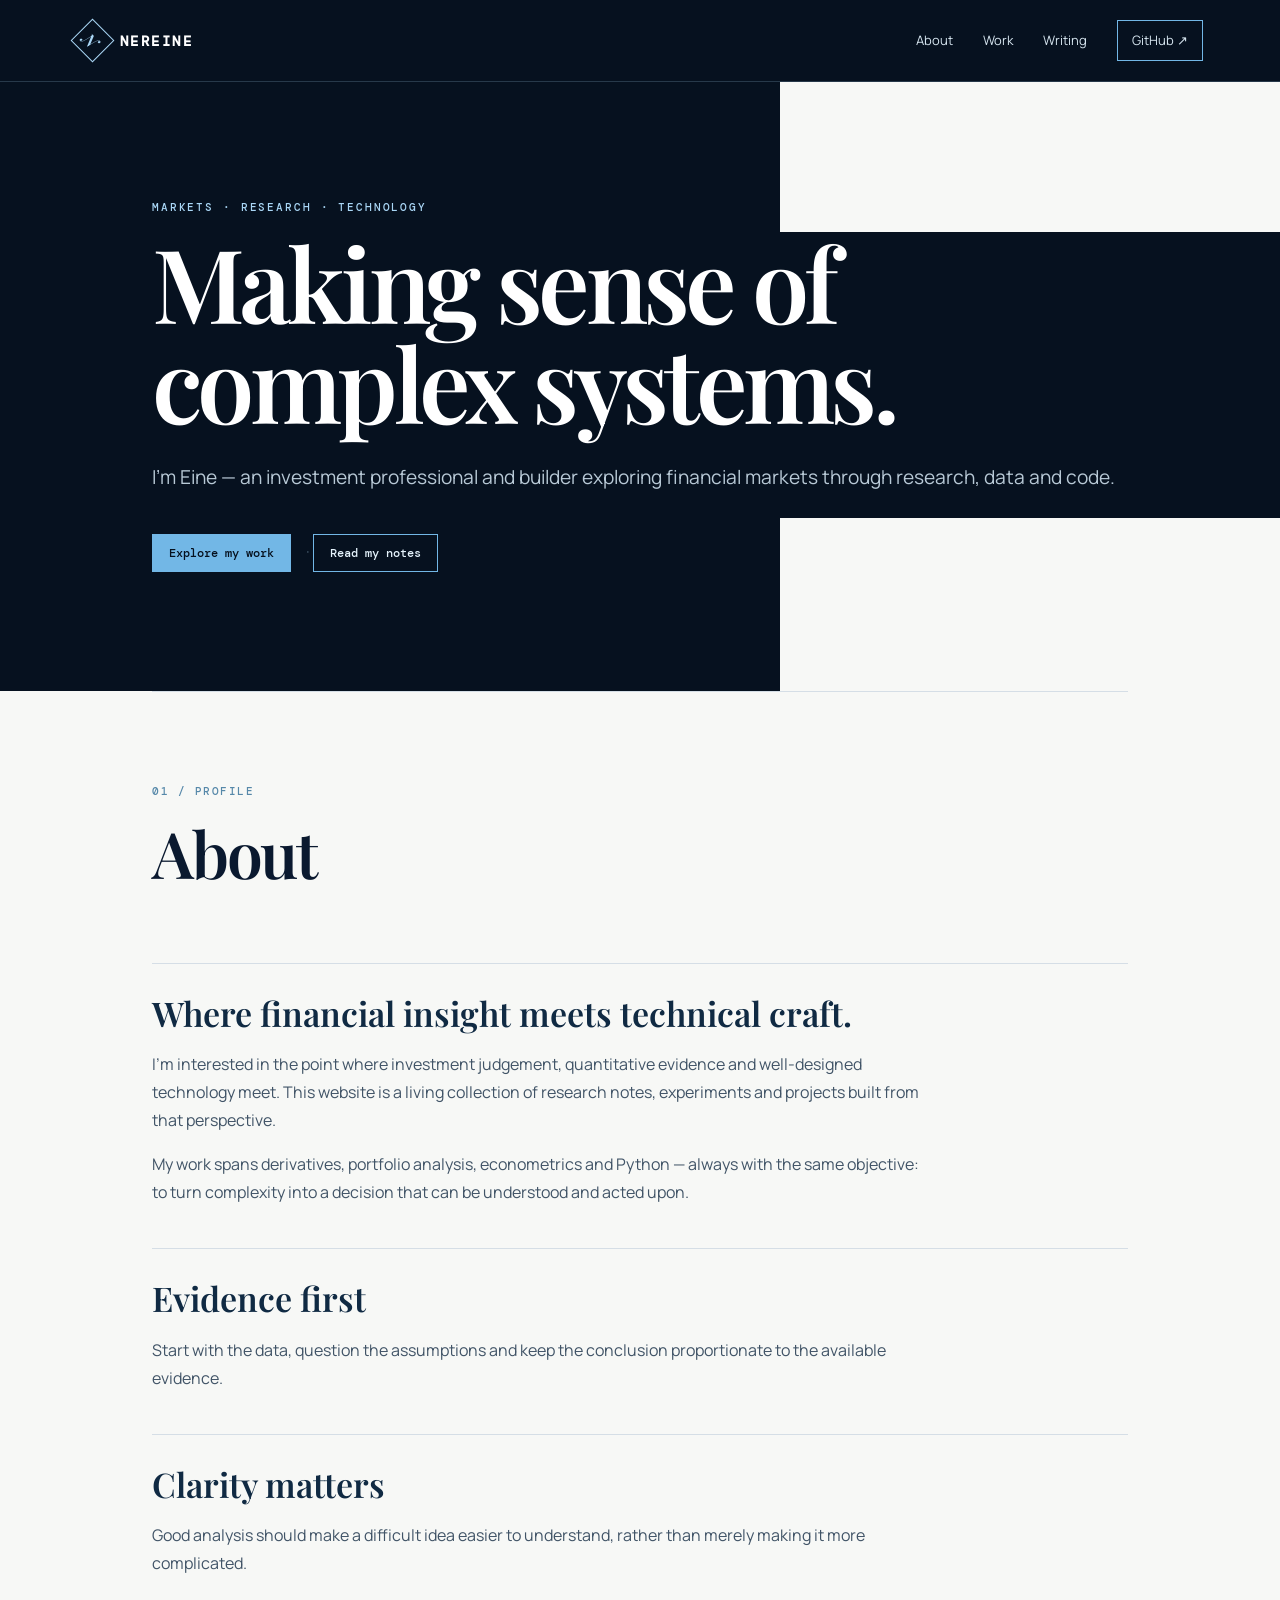
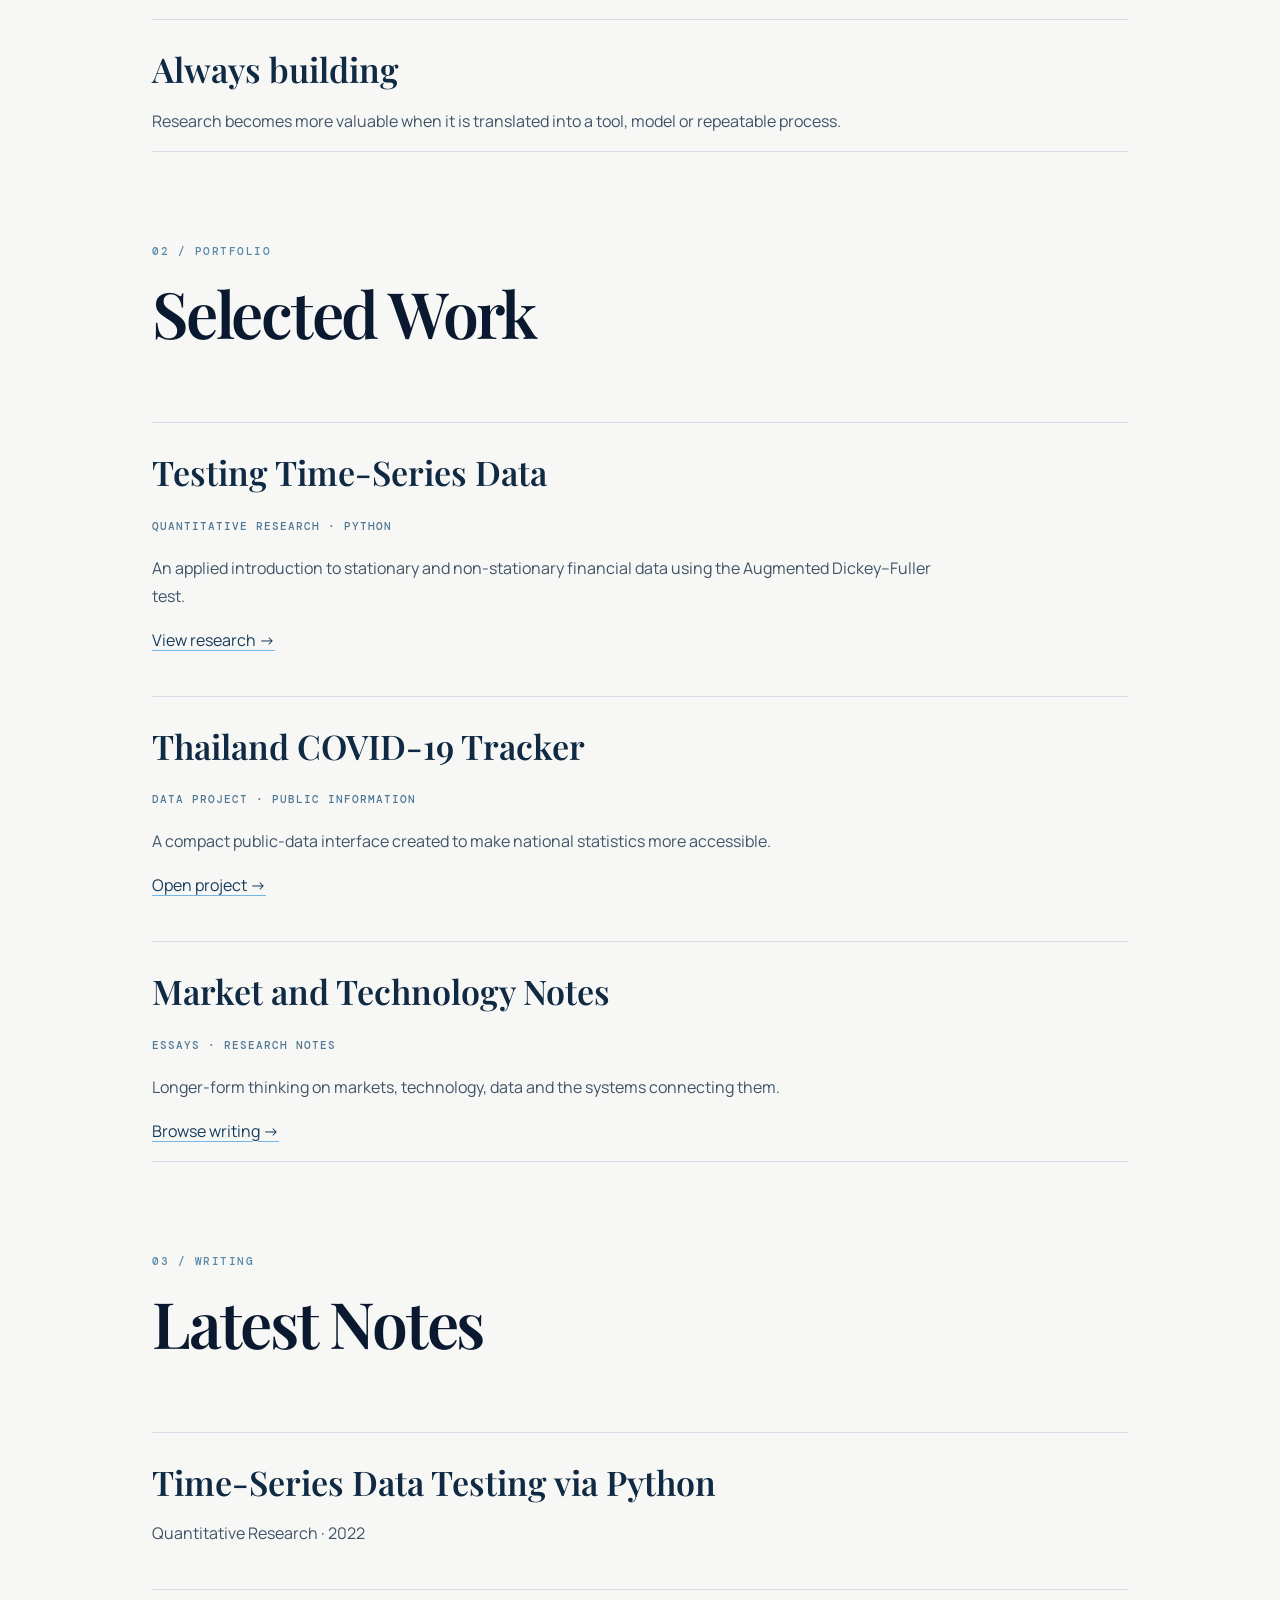
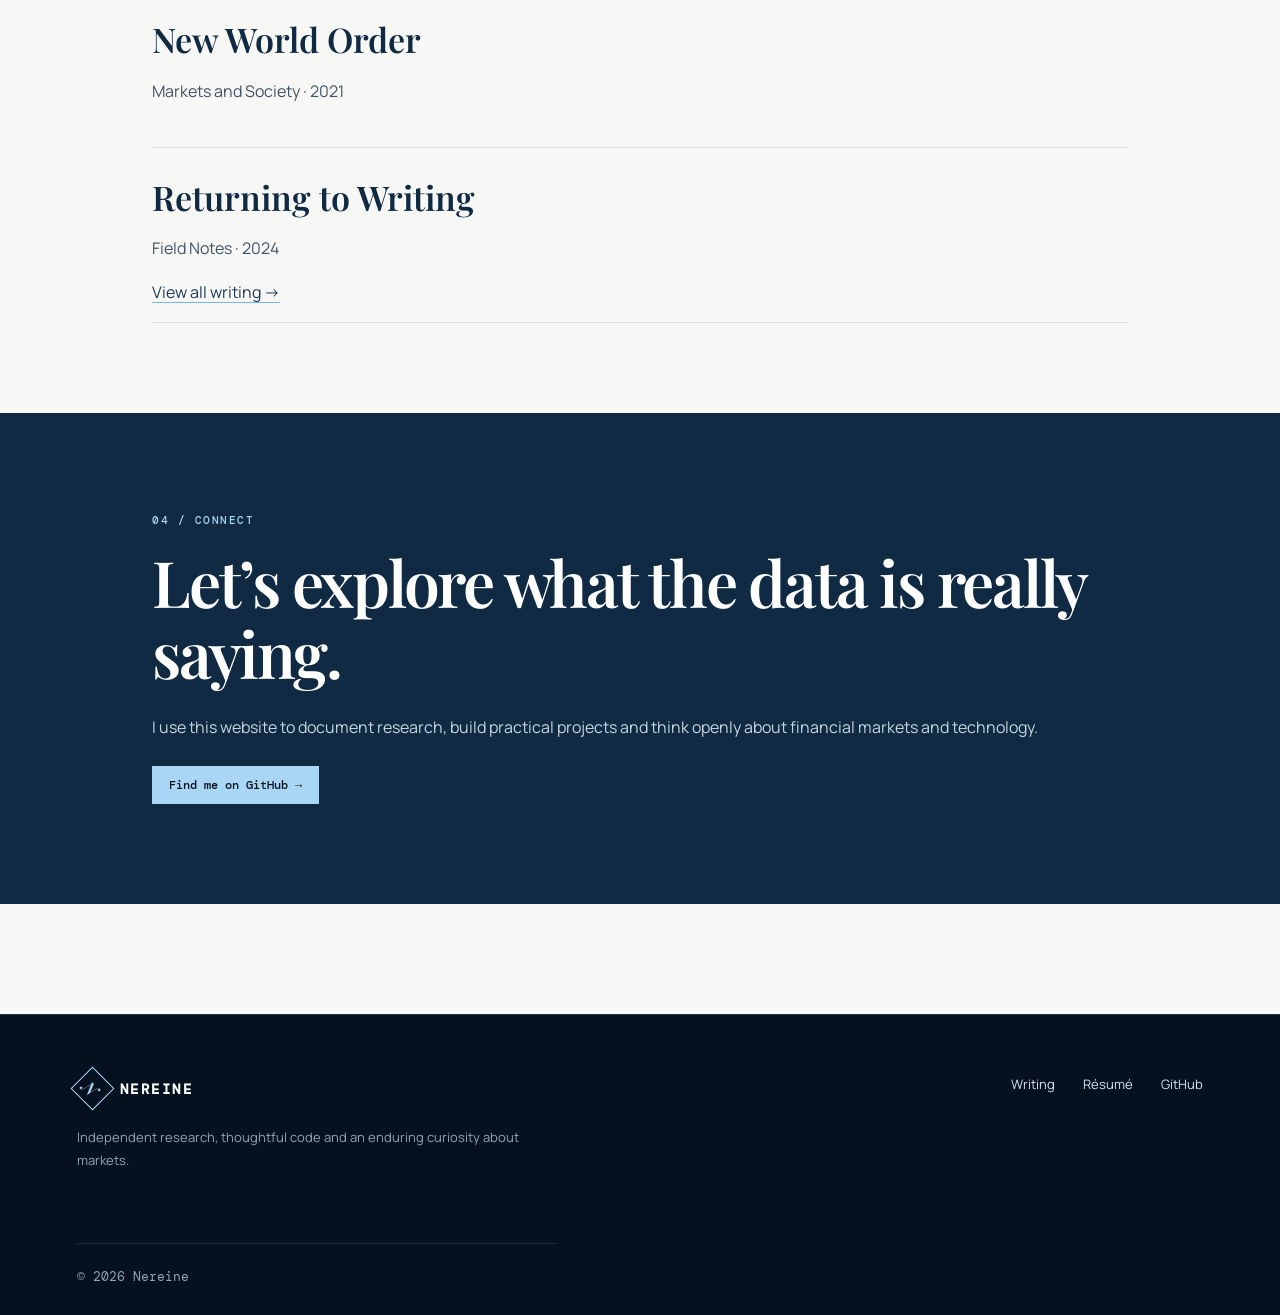
==== index.html @ a94d23e8 "deploy: 0a68c8efd73e1521c85fd0a88f0c72b3c249735a" ====
<!DOCTYPE html><html lang=en> <head><meta charset=UTF-8><meta name=viewport content="width=device-width, initial-scale=1.0"><meta name=description content="Nereine — independent notes and projects at the intersection of markets, quantitative research and technology."><meta name=author content=@nereine><meta name=theme-color content=#06111f><link rel=preconnect href=https://fonts.googleapis.com><link rel=preconnect href=https://fonts.gstatic.com crossorigin><link href="https://fonts.googleapis.com/css2?family=DM+Mono:wght@400;500&family=Manrope:wght@400;500;600;700&family=Playfair+Display:ital,wght@0,600;1,600&display=swap" rel=stylesheet><link rel=stylesheet href=/style.css><title>Nereine — Markets, Research & Technology</title></head> <body> <header class=site-header> <a class=wordmark href=/ aria-label="Nereine home"> <span class=wordmark-mark>N</span> <span>NEREINE</span> </a> <button class=menu-button type=button aria-expanded=false aria-controls=site-nav>Menu</button> <nav id=site-nav class=site-nav aria-label="Primary navigation"> <a href=/#about>About</a> <a href=/#work>Work</a> <a href=/blog/ >Writing</a> <a class=nav-cta href=https://github.com/nereine>GitHub <span aria-hidden=true>↗</span></a> </nav> </header> <main> <p>Markets · Research · Technology</p> <h1 id=making-sense-of-complex-systems.>Making sense of complex systems.</h1> <p>I’m Eine — an investment professional and builder exploring financial markets through research, data and code.</p> <p><a href=#selected-work>Explore my work</a> · <a href=/blog/ >Read my notes</a></p> <hr> <h2 id=about>About</h2> <h3 id=where-financial-insight-meets-technical-craft.>Where financial insight meets technical craft.</h3> <p>I’m interested in the point where investment judgement, quantitative evidence and well-designed technology meet. This website is a living collection of research notes, experiments and projects built from that perspective.</p> <p>My work spans derivatives, portfolio analysis, econometrics and Python — always with the same objective: to turn complexity into a decision that can be understood and acted upon.</p> <h3 id=evidence-first>Evidence first</h3> <p>Start with the data, question the assumptions and keep the conclusion proportionate to the available evidence.</p> <h3 id=clarity-matters>Clarity matters</h3> <p>Good analysis should make a difficult idea easier to understand, rather than merely making it more complicated.</p> <h3 id=always-building>Always building</h3> <p>Research becomes more valuable when it is translated into a tool, model or repeatable process.</p> <hr> <h2 id=selected-work>Selected Work</h2> <h3 id=testing-time-series-data><a href=/blog/2022/adf/ >Testing Time-Series Data</a></h3> <p><strong>Quantitative Research · Python</strong></p> <p>An applied introduction to stationary and non-stationary financial data using the Augmented Dickey–Fuller test.</p> <p><a href=/blog/2022/adf/ >View research →</a></p> <h3 id=thailand-covid-19-tracker><a href=/covid-19/ >Thailand COVID-19 Tracker</a></h3> <p><strong>Data Project · Public Information</strong></p> <p>A compact public-data interface created to make national statistics more accessible.</p> <p><a href=/covid-19/ >Open project →</a></p> <h3 id=market-and-technology-notes><a href=/blog/ >Market and Technology Notes</a></h3> <p><strong>Essays · Research Notes</strong></p> <p>Longer-form thinking on markets, technology, data and the systems connecting them.</p> <p><a href=/blog/ >Browse writing →</a></p> <hr> <h2 id=latest-notes>Latest Notes</h2> <h3 id=time-series-data-testing-via-python><a href=/blog/2022/adf/ >Time-Series Data Testing via Python</a></h3> <p>Quantitative Research · 2022</p> <h3 id=new-world-order><a href=/blog/2021/nwo/ >New World Order</a></h3> <p>Markets and Society · 2021</p> <h3 id=returning-to-writing><a href=/blog/2024/ >Returning to Writing</a></h3> <p>Field Notes · 2024</p> <p><a href=/blog/ >View all writing →</a></p> <hr> <h2 id=lets-explore-what-the-data-is-really-saying.>Let’s explore what the data is really saying.</h2> <p>I use this website to document research, build practical projects and think openly about financial markets and technology.</p> <p><a href=https://github.com/nereine>Find me on GitHub →</a></p> </main> <footer class=site-footer> <div> <a href=/ class="wordmark footer-wordmark"><span class=wordmark-mark>N</span><span>NEREINE</span></a> <p>Independent research, thoughtful code and an enduring curiosity about markets.</p> </div> <div class=footer-links> <a href=/blog/ >Writing</a> <a href=/resume/ >Résumé</a> <a href=https://github.com/nereine>GitHub</a> </div> <p class=copyright>© <span id=year>2026</span> Nereine</p> </footer> <script src=/script.js defer></script> </body> </html>
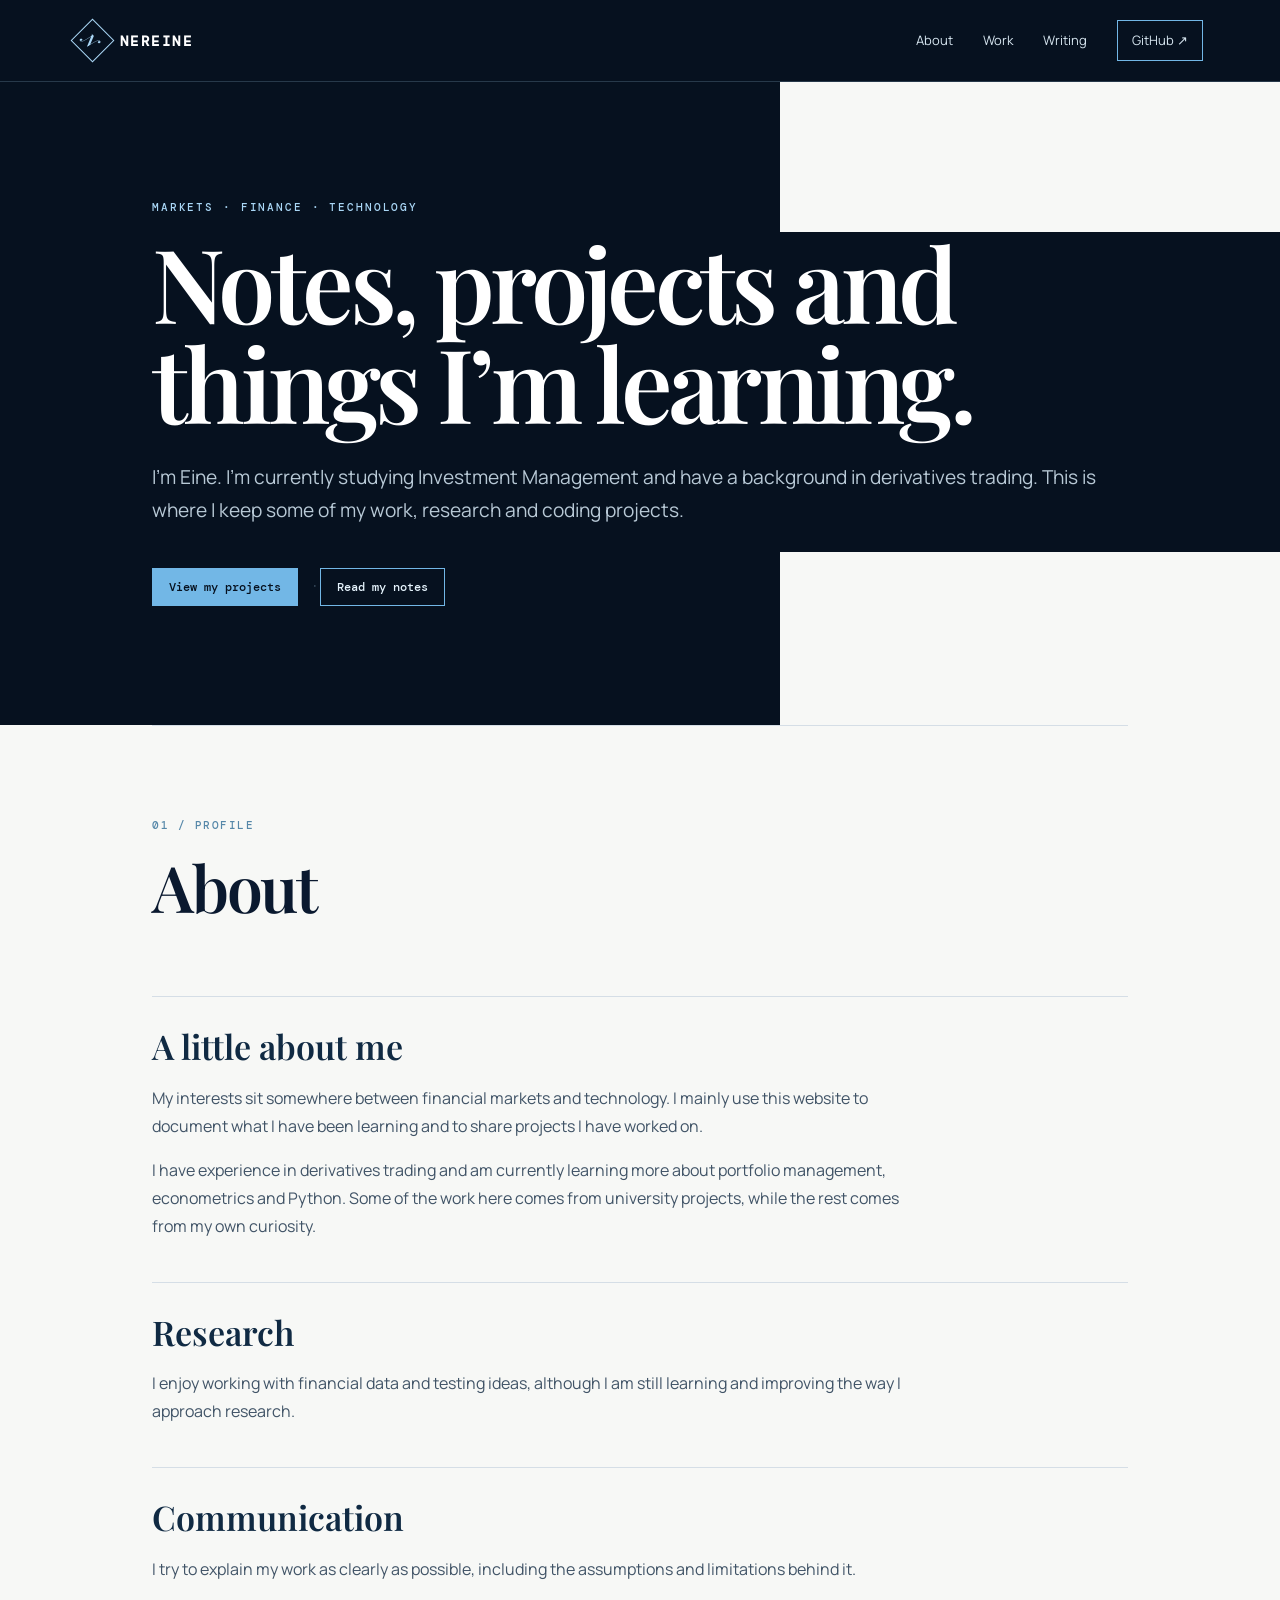
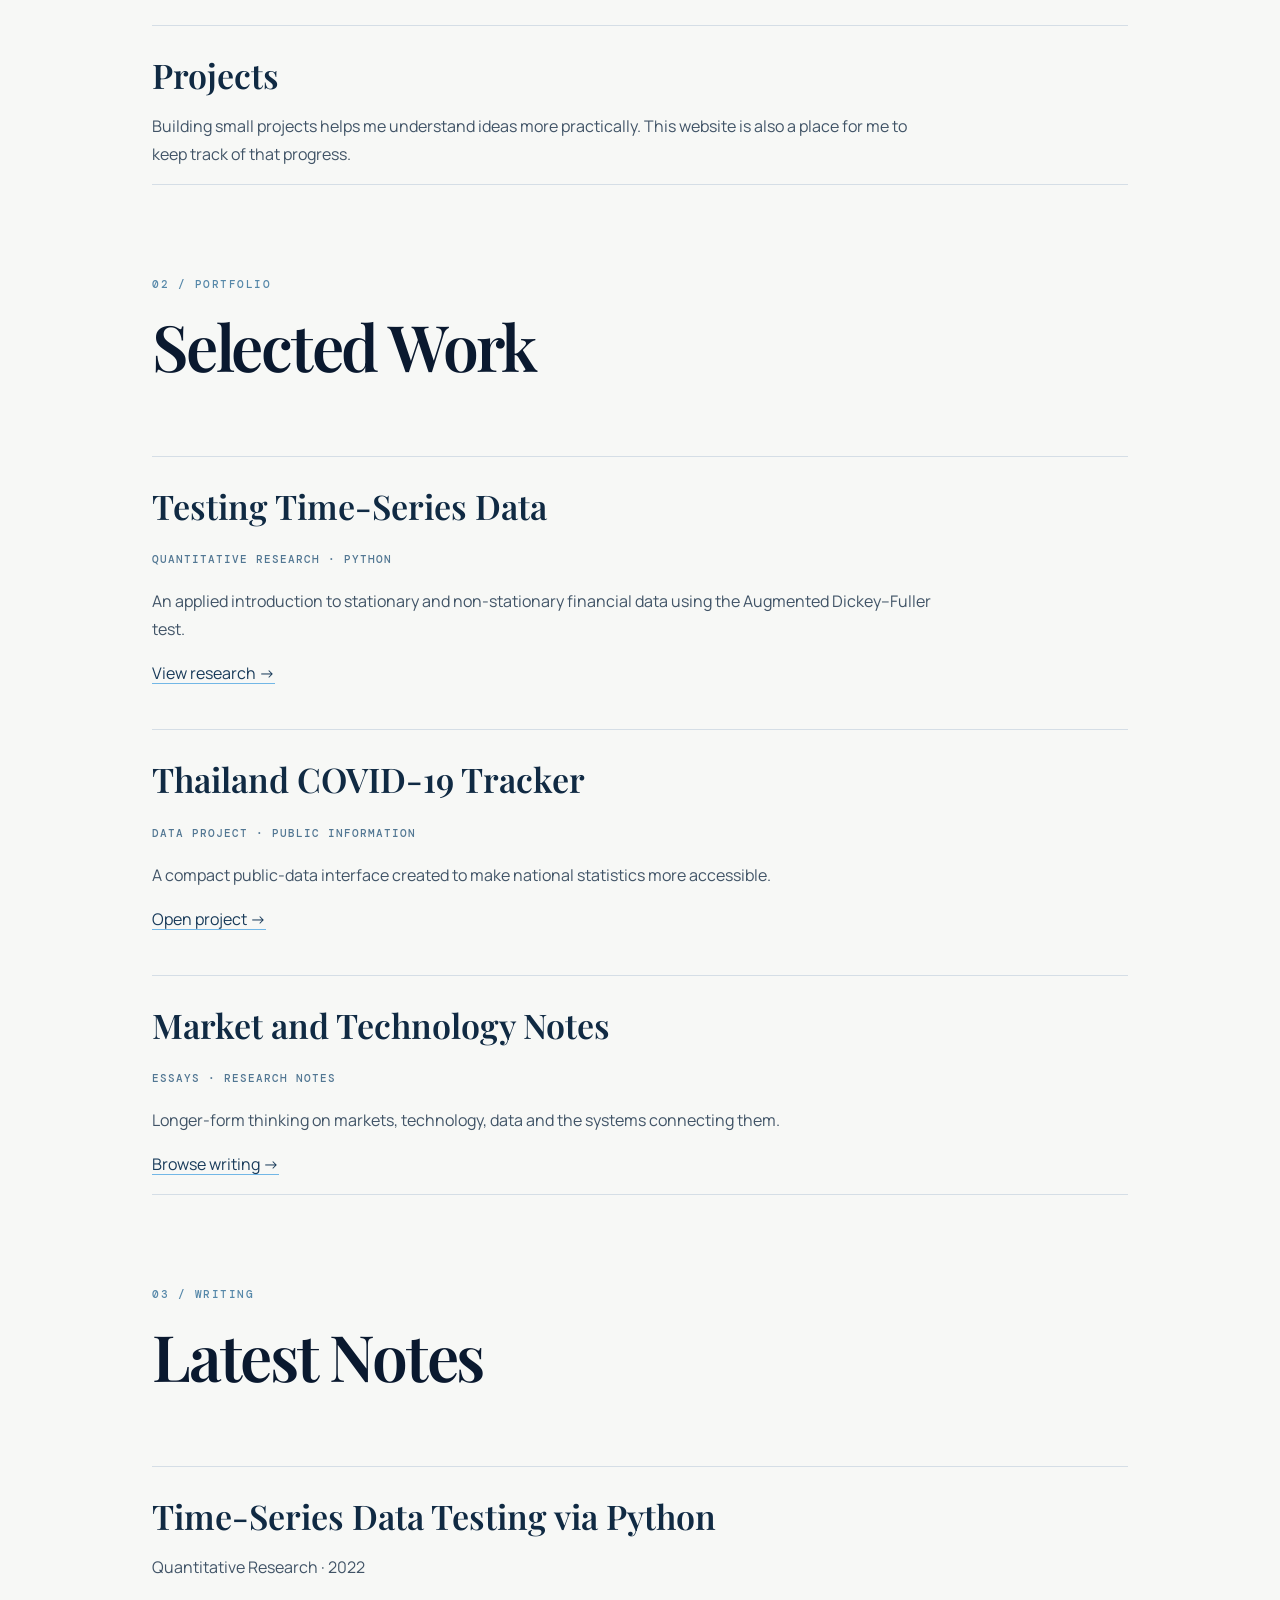
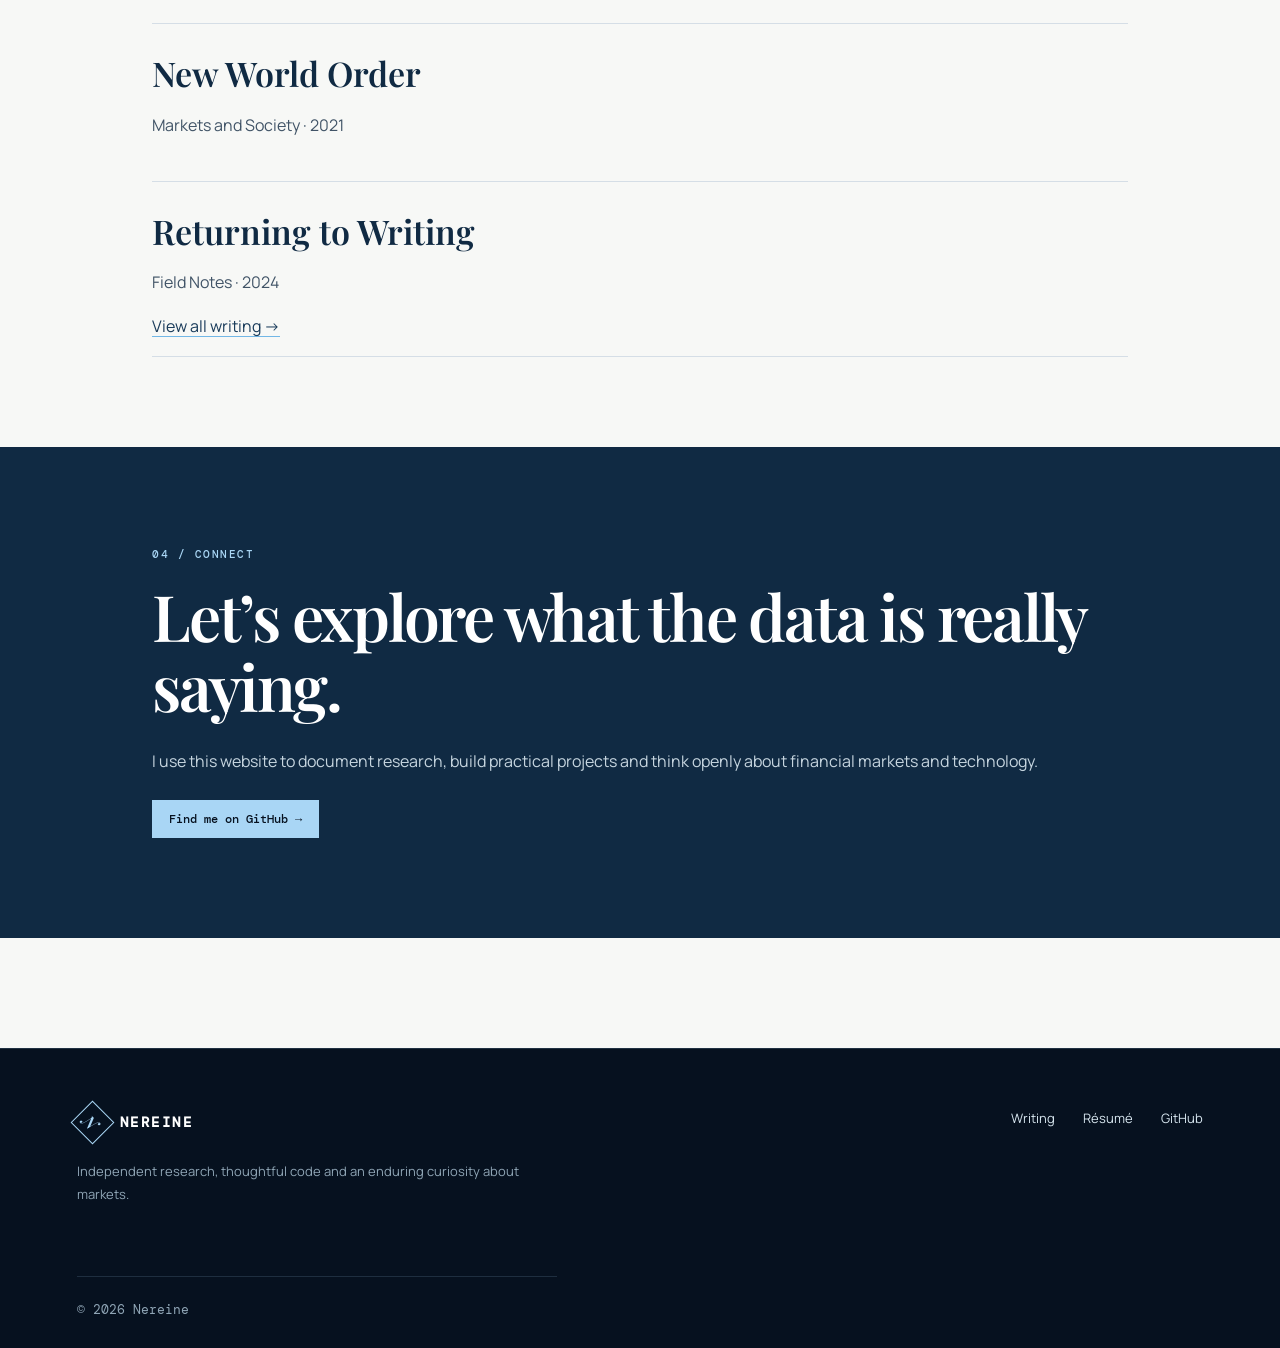
==== commit 133bd511: "deploy: b5363dc8037c31d065ded1d0b30e46a9eb0f313d" ====
--- a/index.html
+++ b/index.html
@@ -1 +1 @@
-<!DOCTYPE html><html lang=en> <head><meta charset=UTF-8><meta name=viewport content="width=device-width, initial-scale=1.0"><meta name=description content="Nereine — independent notes and projects at the intersection of markets, quantitative research and technology."><meta name=author content=@nereine><meta name=theme-color content=#06111f><link rel=preconnect href=https://fonts.googleapis.com><link rel=preconnect href=https://fonts.gstatic.com crossorigin><link href="https://fonts.googleapis.com/css2?family=DM+Mono:wght@400;500&family=Manrope:wght@400;500;600;700&family=Playfair+Display:ital,wght@0,600;1,600&display=swap" rel=stylesheet><link rel=stylesheet href=/style.css><title>Nereine — Markets, Research & Technology</title></head> <body> <header class=site-header> <a class=wordmark href=/ aria-label="Nereine home"> <span class=wordmark-mark>N</span> <span>NEREINE</span> </a> <button class=menu-button type=button aria-expanded=false aria-controls=site-nav>Menu</button> <nav id=site-nav class=site-nav aria-label="Primary navigation"> <a href=/#about>About</a> <a href=/#work>Work</a> <a href=/blog/ >Writing</a> <a class=nav-cta href=https://github.com/nereine>GitHub <span aria-hidden=true>↗</span></a> </nav> </header> <main> <p>Markets · Research · Technology</p> <h1 id=making-sense-of-complex-systems.>Making sense of complex systems.</h1> <p>I’m Eine — an investment professional and builder exploring financial markets through research, data and code.</p> <p><a href=#selected-work>Explore my work</a> · <a href=/blog/ >Read my notes</a></p> <hr> <h2 id=about>About</h2> <h3 id=where-financial-insight-meets-technical-craft.>Where financial insight meets technical craft.</h3> <p>I’m interested in the point where investment judgement, quantitative evidence and well-designed technology meet. This website is a living collection of research notes, experiments and projects built from that perspective.</p> <p>My work spans derivatives, portfolio analysis, econometrics and Python — always with the same objective: to turn complexity into a decision that can be understood and acted upon.</p> <h3 id=evidence-first>Evidence first</h3> <p>Start with the data, question the assumptions and keep the conclusion proportionate to the available evidence.</p> <h3 id=clarity-matters>Clarity matters</h3> <p>Good analysis should make a difficult idea easier to understand, rather than merely making it more complicated.</p> <h3 id=always-building>Always building</h3> <p>Research becomes more valuable when it is translated into a tool, model or repeatable process.</p> <hr> <h2 id=selected-work>Selected Work</h2> <h3 id=testing-time-series-data><a href=/blog/2022/adf/ >Testing Time-Series Data</a></h3> <p><strong>Quantitative Research · Python</strong></p> <p>An applied introduction to stationary and non-stationary financial data using the Augmented Dickey–Fuller test.</p> <p><a href=/blog/2022/adf/ >View research →</a></p> <h3 id=thailand-covid-19-tracker><a href=/covid-19/ >Thailand COVID-19 Tracker</a></h3> <p><strong>Data Project · Public Information</strong></p> <p>A compact public-data interface created to make national statistics more accessible.</p> <p><a href=/covid-19/ >Open project →</a></p> <h3 id=market-and-technology-notes><a href=/blog/ >Market and Technology Notes</a></h3> <p><strong>Essays · Research Notes</strong></p> <p>Longer-form thinking on markets, technology, data and the systems connecting them.</p> <p><a href=/blog/ >Browse writing →</a></p> <hr> <h2 id=latest-notes>Latest Notes</h2> <h3 id=time-series-data-testing-via-python><a href=/blog/2022/adf/ >Time-Series Data Testing via Python</a></h3> <p>Quantitative Research · 2022</p> <h3 id=new-world-order><a href=/blog/2021/nwo/ >New World Order</a></h3> <p>Markets and Society · 2021</p> <h3 id=returning-to-writing><a href=/blog/2024/ >Returning to Writing</a></h3> <p>Field Notes · 2024</p> <p><a href=/blog/ >View all writing →</a></p> <hr> <h2 id=lets-explore-what-the-data-is-really-saying.>Let’s explore what the data is really saying.</h2> <p>I use this website to document research, build practical projects and think openly about financial markets and technology.</p> <p><a href=https://github.com/nereine>Find me on GitHub →</a></p> </main> <footer class=site-footer> <div> <a href=/ class="wordmark footer-wordmark"><span class=wordmark-mark>N</span><span>NEREINE</span></a> <p>Independent research, thoughtful code and an enduring curiosity about markets.</p> </div> <div class=footer-links> <a href=/blog/ >Writing</a> <a href=/resume/ >Résumé</a> <a href=https://github.com/nereine>GitHub</a> </div> <p class=copyright>© <span id=year>2026</span> Nereine</p> </footer> <script src=/script.js defer></script> </body> </html> +<!DOCTYPE html><html lang=en> <head><meta charset=UTF-8><meta name=viewport content="width=device-width, initial-scale=1.0"><meta name=description content="Nereine — independent notes and projects at the intersection of markets, quantitative research and technology."><meta name=author content=@nereine><meta name=theme-color content=#06111f><link rel=preconnect href=https://fonts.googleapis.com><link rel=preconnect href=https://fonts.gstatic.com crossorigin><link href="https://fonts.googleapis.com/css2?family=DM+Mono:wght@400;500&family=Manrope:wght@400;500;600;700&family=Playfair+Display:ital,wght@0,600;1,600&display=swap" rel=stylesheet><link rel=stylesheet href=/style.css><title>Nereine — Markets, Research & Technology</title></head> <body> <header class=site-header> <a class=wordmark href=/ aria-label="Nereine home"> <span class=wordmark-mark>N</span> <span>NEREINE</span> </a> <button class=menu-button type=button aria-expanded=false aria-controls=site-nav>Menu</button> <nav id=site-nav class=site-nav aria-label="Primary navigation"> <a href=/#about>About</a> <a href=/#work>Work</a> <a href=/blog/ >Writing</a> <a class=nav-cta href=https://github.com/nereine>GitHub <span aria-hidden=true>↗</span></a> </nav> </header> <main> <p>Markets · Finance · Technology</p> <h1 id=notes-projects-and-things-im-learning.>Notes, projects and things I’m learning.</h1> <p>I’m Eine. I’m currently studying Investment Management and have a background in derivatives trading. This is where I keep some of my work, research and coding projects.</p> <p><a href=#selected-work>View my projects</a> · <a href=/blog/ >Read my notes</a></p> <hr> <h2 id=about>About</h2> <h3 id=a-little-about-me>A little about me</h3> <p>My interests sit somewhere between financial markets and technology. I mainly use this website to document what I have been learning and to share projects I have worked on.</p> <p>I have experience in derivatives trading and am currently learning more about portfolio management, econometrics and Python. Some of the work here comes from university projects, while the rest comes from my own curiosity.</p> <h3 id=research>Research</h3> <p>I enjoy working with financial data and testing ideas, although I am still learning and improving the way I approach research.</p> <h3 id=communication>Communication</h3> <p>I try to explain my work as clearly as possible, including the assumptions and limitations behind it.</p> <h3 id=projects>Projects</h3> <p>Building small projects helps me understand ideas more practically. This website is also a place for me to keep track of that progress.</p> <hr> <h2 id=selected-work>Selected Work</h2> <h3 id=testing-time-series-data><a href=/blog/2022/adf/ >Testing Time-Series Data</a></h3> <p><strong>Quantitative Research · Python</strong></p> <p>An applied introduction to stationary and non-stationary financial data using the Augmented Dickey–Fuller test.</p> <p><a href=/blog/2022/adf/ >View research →</a></p> <h3 id=thailand-covid-19-tracker><a href=/covid-19/ >Thailand COVID-19 Tracker</a></h3> <p><strong>Data Project · Public Information</strong></p> <p>A compact public-data interface created to make national statistics more accessible.</p> <p><a href=/covid-19/ >Open project →</a></p> <h3 id=market-and-technology-notes><a href=/blog/ >Market and Technology Notes</a></h3> <p><strong>Essays · Research Notes</strong></p> <p>Longer-form thinking on markets, technology, data and the systems connecting them.</p> <p><a href=/blog/ >Browse writing →</a></p> <hr> <h2 id=latest-notes>Latest Notes</h2> <h3 id=time-series-data-testing-via-python><a href=/blog/2022/adf/ >Time-Series Data Testing via Python</a></h3> <p>Quantitative Research · 2022</p> <h3 id=new-world-order><a href=/blog/2021/nwo/ >New World Order</a></h3> <p>Markets and Society · 2021</p> <h3 id=returning-to-writing><a href=/blog/2024/ >Returning to Writing</a></h3> <p>Field Notes · 2024</p> <p><a href=/blog/ >View all writing →</a></p> <hr> <h2 id=lets-explore-what-the-data-is-really-saying.>Let’s explore what the data is really saying.</h2> <p>I use this website to document research, build practical projects and think openly about financial markets and technology.</p> <p><a href=https://github.com/nereine>Find me on GitHub →</a></p> </main> <footer class=site-footer> <div> <a href=/ class="wordmark footer-wordmark"><span class=wordmark-mark>N</span><span>NEREINE</span></a> <p>Independent research, thoughtful code and an enduring curiosity about markets.</p> </div> <div class=footer-links> <a href=/blog/ >Writing</a> <a href=/resume/ >Résumé</a> <a href=https://github.com/nereine>GitHub</a> </div> <p class=copyright>© <span id=year>2026</span> Nereine</p> </footer> <script src=/script.js defer></script> </body> </html> 
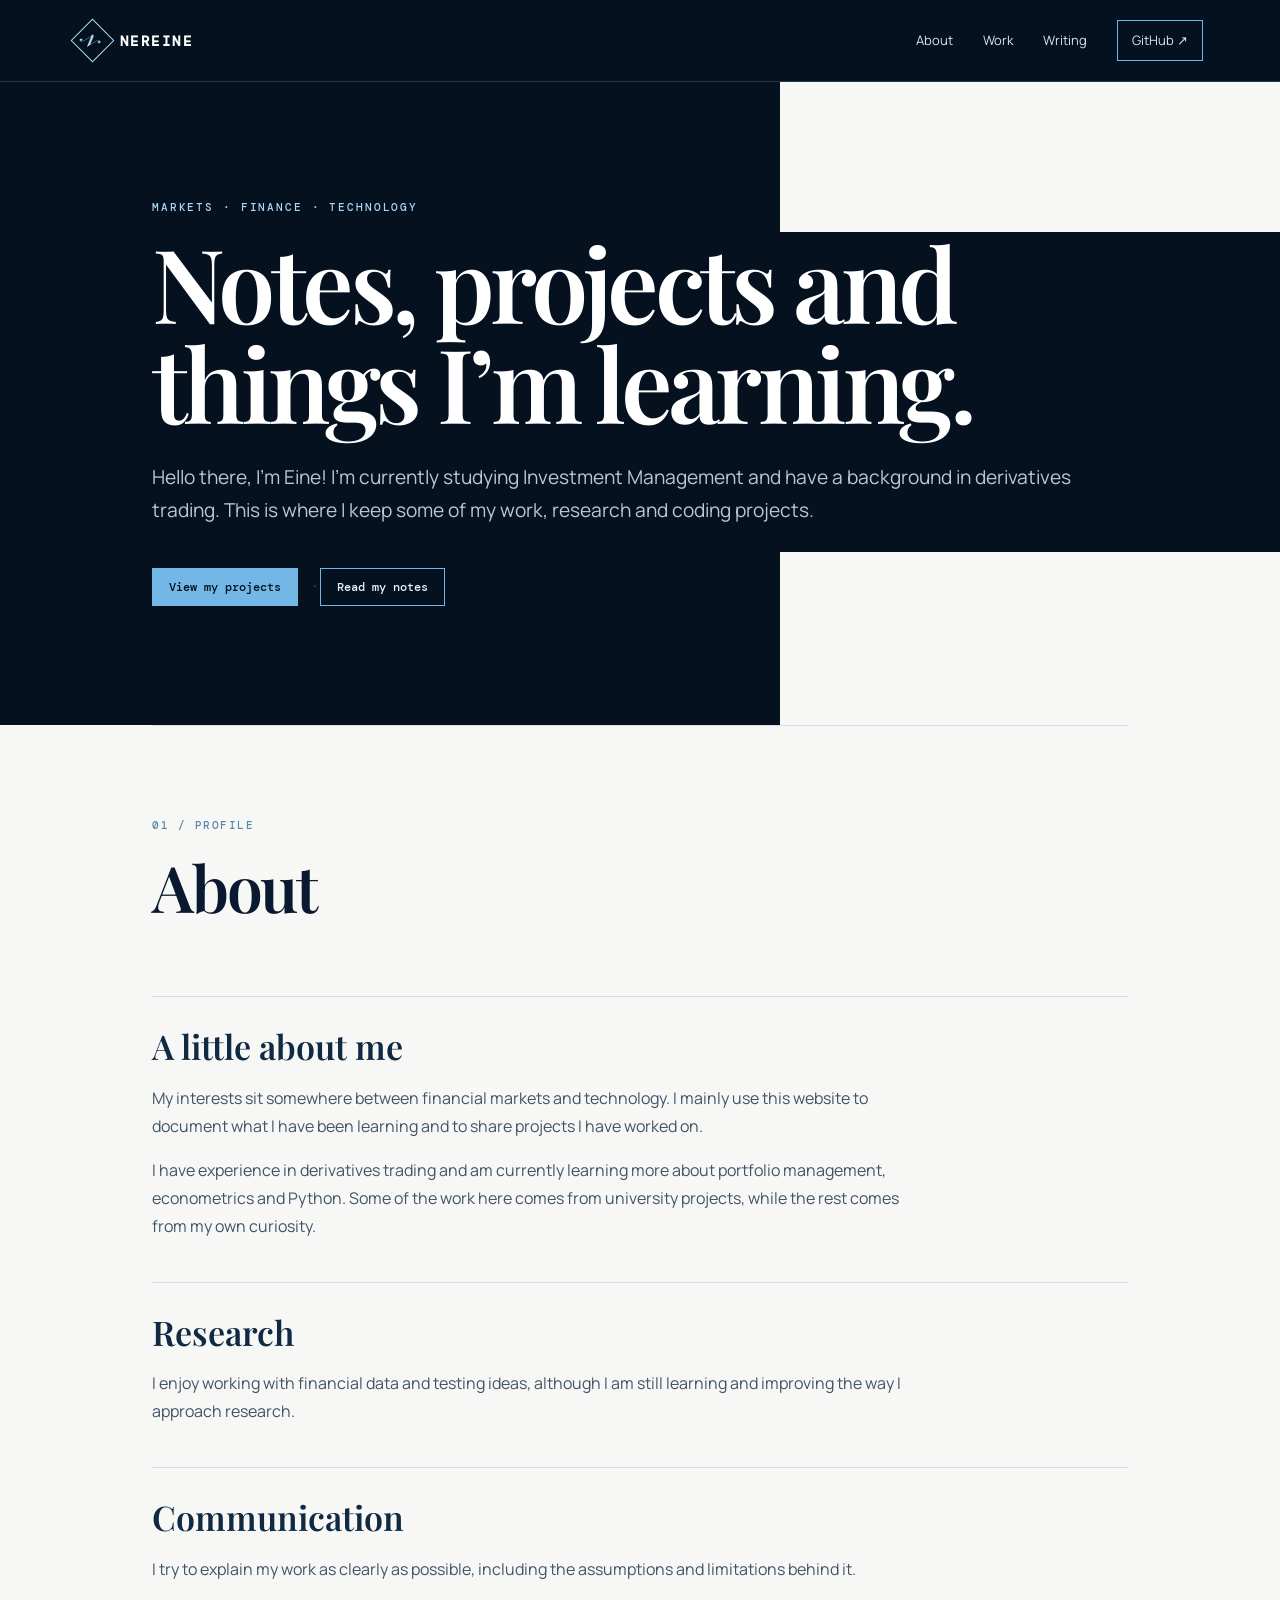
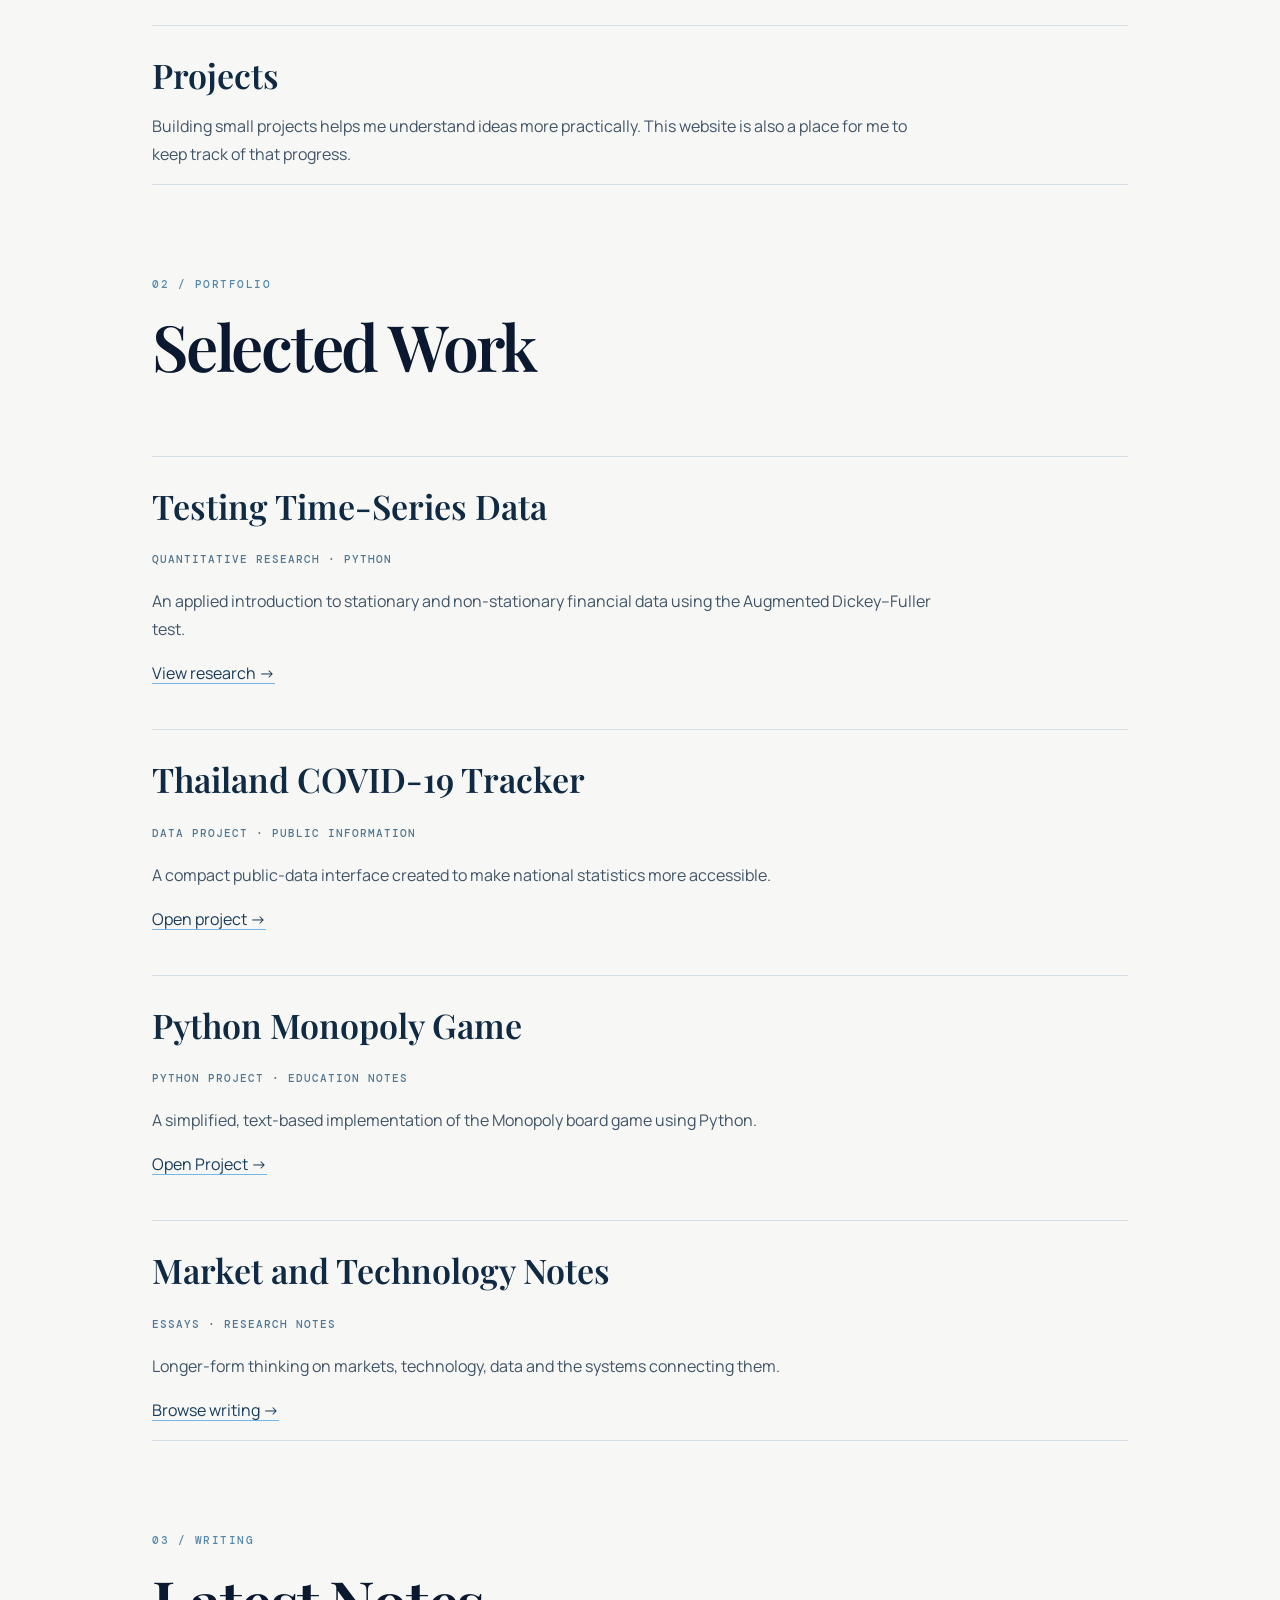
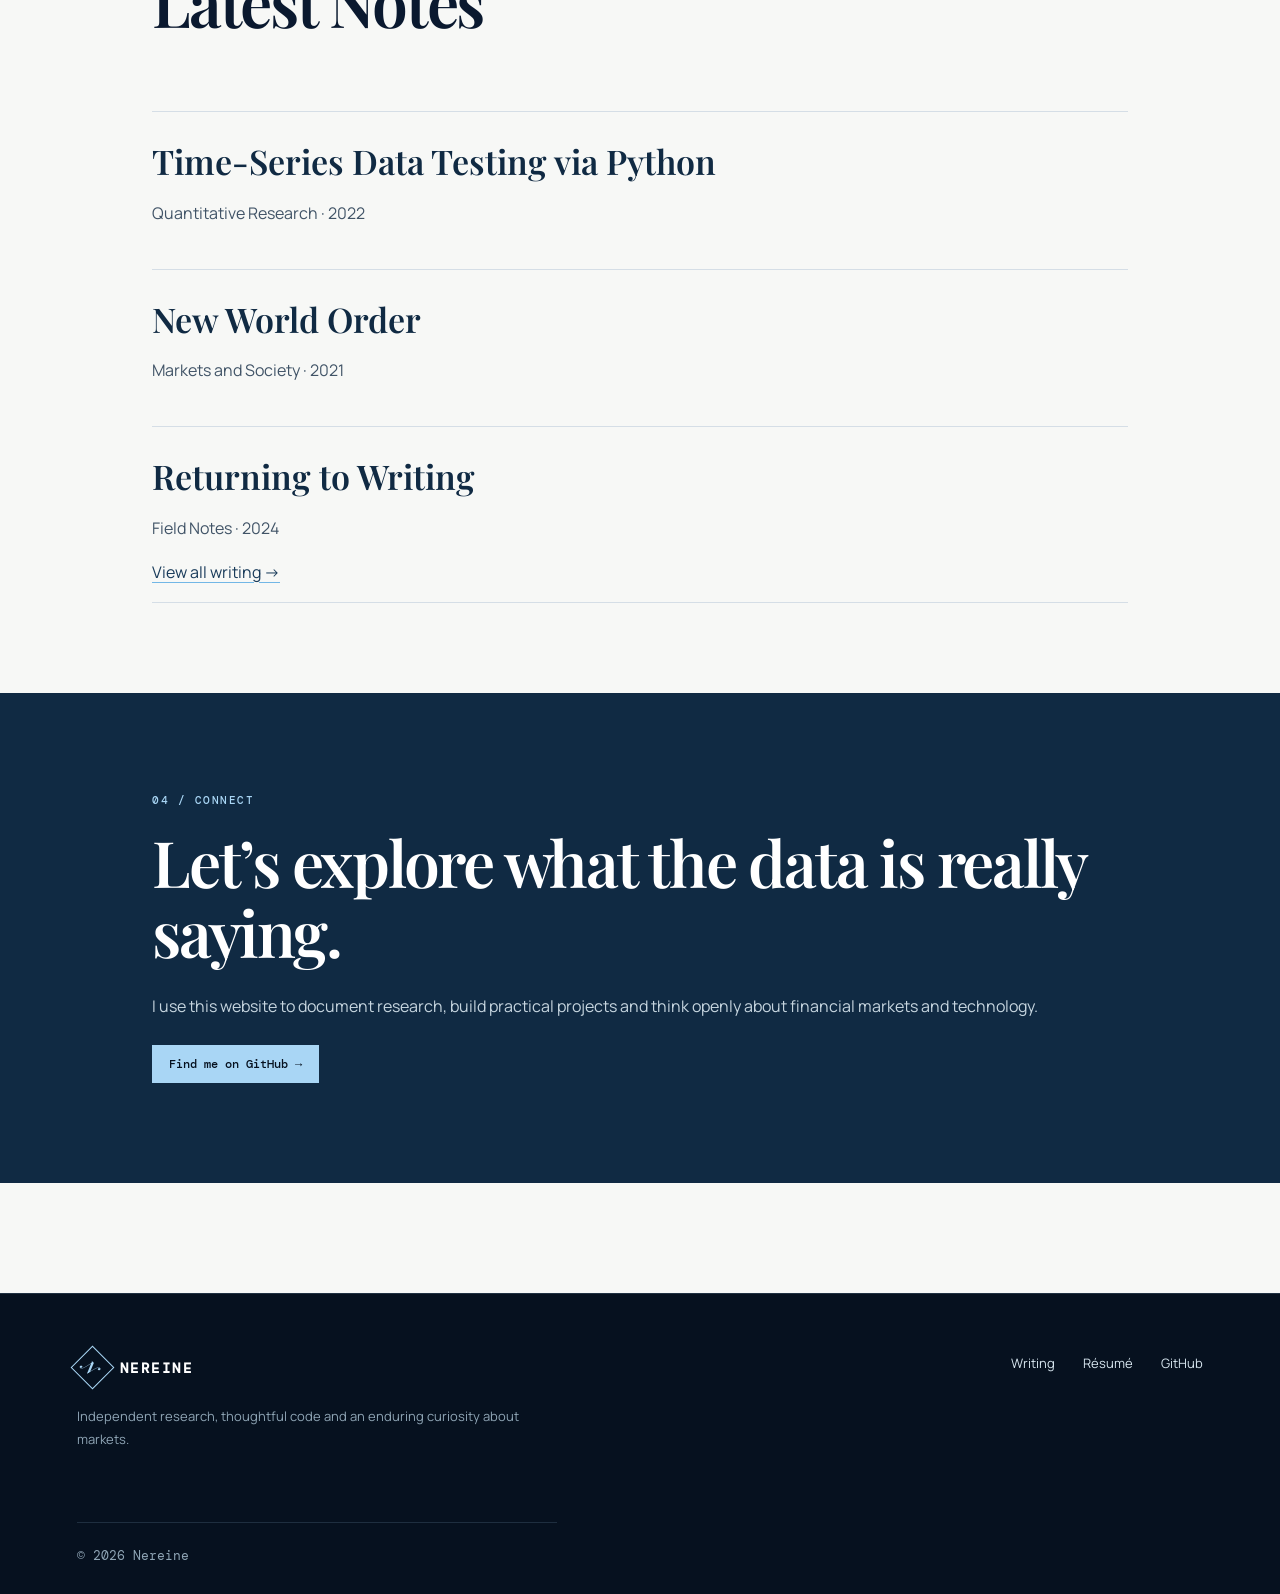
==== commit aa68fd80: "deploy: b62ff2804f1d96b40196c108efe304303497166b" ====
--- a/index.html
+++ b/index.html
@@ -1 +1 @@
-<!DOCTYPE html><html lang=en> <head><meta charset=UTF-8><meta name=viewport content="width=device-width, initial-scale=1.0"><meta name=description content="Nereine — independent notes and projects at the intersection of markets, quantitative research and technology."><meta name=author content=@nereine><meta name=theme-color content=#06111f><link rel=preconnect href=https://fonts.googleapis.com><link rel=preconnect href=https://fonts.gstatic.com crossorigin><link href="https://fonts.googleapis.com/css2?family=DM+Mono:wght@400;500&family=Manrope:wght@400;500;600;700&family=Playfair+Display:ital,wght@0,600;1,600&display=swap" rel=stylesheet><link rel=stylesheet href=/style.css><title>Nereine — Markets, Research & Technology</title></head> <body> <header class=site-header> <a class=wordmark href=/ aria-label="Nereine home"> <span class=wordmark-mark>N</span> <span>NEREINE</span> </a> <button class=menu-button type=button aria-expanded=false aria-controls=site-nav>Menu</button> <nav id=site-nav class=site-nav aria-label="Primary navigation"> <a href=/#about>About</a> <a href=/#work>Work</a> <a href=/blog/ >Writing</a> <a class=nav-cta href=https://github.com/nereine>GitHub <span aria-hidden=true>↗</span></a> </nav> </header> <main> <p>Markets · Finance · Technology</p> <h1 id=notes-projects-and-things-im-learning.>Notes, projects and things I’m learning.</h1> <p>I’m Eine. I’m currently studying Investment Management and have a background in derivatives trading. This is where I keep some of my work, research and coding projects.</p> <p><a href=#selected-work>View my projects</a> · <a href=/blog/ >Read my notes</a></p> <hr> <h2 id=about>About</h2> <h3 id=a-little-about-me>A little about me</h3> <p>My interests sit somewhere between financial markets and technology. I mainly use this website to document what I have been learning and to share projects I have worked on.</p> <p>I have experience in derivatives trading and am currently learning more about portfolio management, econometrics and Python. Some of the work here comes from university projects, while the rest comes from my own curiosity.</p> <h3 id=research>Research</h3> <p>I enjoy working with financial data and testing ideas, although I am still learning and improving the way I approach research.</p> <h3 id=communication>Communication</h3> <p>I try to explain my work as clearly as possible, including the assumptions and limitations behind it.</p> <h3 id=projects>Projects</h3> <p>Building small projects helps me understand ideas more practically. This website is also a place for me to keep track of that progress.</p> <hr> <h2 id=selected-work>Selected Work</h2> <h3 id=testing-time-series-data><a href=/blog/2022/adf/ >Testing Time-Series Data</a></h3> <p><strong>Quantitative Research · Python</strong></p> <p>An applied introduction to stationary and non-stationary financial data using the Augmented Dickey–Fuller test.</p> <p><a href=/blog/2022/adf/ >View research →</a></p> <h3 id=thailand-covid-19-tracker><a href=/covid-19/ >Thailand COVID-19 Tracker</a></h3> <p><strong>Data Project · Public Information</strong></p> <p>A compact public-data interface created to make national statistics more accessible.</p> <p><a href=/covid-19/ >Open project →</a></p> <h3 id=market-and-technology-notes><a href=/blog/ >Market and Technology Notes</a></h3> <p><strong>Essays · Research Notes</strong></p> <p>Longer-form thinking on markets, technology, data and the systems connecting them.</p> <p><a href=/blog/ >Browse writing →</a></p> <hr> <h2 id=latest-notes>Latest Notes</h2> <h3 id=time-series-data-testing-via-python><a href=/blog/2022/adf/ >Time-Series Data Testing via Python</a></h3> <p>Quantitative Research · 2022</p> <h3 id=new-world-order><a href=/blog/2021/nwo/ >New World Order</a></h3> <p>Markets and Society · 2021</p> <h3 id=returning-to-writing><a href=/blog/2024/ >Returning to Writing</a></h3> <p>Field Notes · 2024</p> <p><a href=/blog/ >View all writing →</a></p> <hr> <h2 id=lets-explore-what-the-data-is-really-saying.>Let’s explore what the data is really saying.</h2> <p>I use this website to document research, build practical projects and think openly about financial markets and technology.</p> <p><a href=https://github.com/nereine>Find me on GitHub →</a></p> </main> <footer class=site-footer> <div> <a href=/ class="wordmark footer-wordmark"><span class=wordmark-mark>N</span><span>NEREINE</span></a> <p>Independent research, thoughtful code and an enduring curiosity about markets.</p> </div> <div class=footer-links> <a href=/blog/ >Writing</a> <a href=/resume/ >Résumé</a> <a href=https://github.com/nereine>GitHub</a> </div> <p class=copyright>© <span id=year>2026</span> Nereine</p> </footer> <script src=/script.js defer></script> </body> </html> +<!DOCTYPE html><html lang=en> <head><meta charset=UTF-8><meta name=viewport content="width=device-width, initial-scale=1.0"><meta name=description content="Nereine — independent notes and projects at the intersection of markets, quantitative research and technology."><meta name=author content=@nereine><meta name=theme-color content=#06111f><link rel=preconnect href=https://fonts.googleapis.com><link rel=preconnect href=https://fonts.gstatic.com crossorigin><link href="https://fonts.googleapis.com/css2?family=DM+Mono:wght@400;500&family=Manrope:wght@400;500;600;700&family=Playfair+Display:ital,wght@0,600;1,600&display=swap" rel=stylesheet><link rel=stylesheet href=/style.css><title>Nereine — Markets, Research & Technology</title></head> <body> <header class=site-header> <a class=wordmark href=/ aria-label="Nereine home"> <span class=wordmark-mark>N</span> <span>NEREINE</span> </a> <button class=menu-button type=button aria-expanded=false aria-controls=site-nav>Menu</button> <nav id=site-nav class=site-nav aria-label="Primary navigation"> <a href=/#about>About</a> <a href=/#work>Work</a> <a href=/blog/ >Writing</a> <a class=nav-cta href=https://github.com/nereine>GitHub <span aria-hidden=true>↗</span></a> </nav> </header> <main> <p>Markets · Finance · Technology</p> <h1 id=notes-projects-and-things-im-learning.>Notes, projects and things I’m learning.</h1> <p>Hello there, I’m Eine! I’m currently studying Investment Management and have a background in derivatives trading. This is where I keep some of my work, research and coding projects.</p> <p><a href=#selected-work>View my projects</a> · <a href=/blog/ >Read my notes</a></p> <hr> <h2 id=about>About</h2> <h3 id=a-little-about-me>A little about me</h3> <p>My interests sit somewhere between financial markets and technology. I mainly use this website to document what I have been learning and to share projects I have worked on.</p> <p>I have experience in derivatives trading and am currently learning more about portfolio management, econometrics and Python. Some of the work here comes from university projects, while the rest comes from my own curiosity.</p> <h3 id=research>Research</h3> <p>I enjoy working with financial data and testing ideas, although I am still learning and improving the way I approach research.</p> <h3 id=communication>Communication</h3> <p>I try to explain my work as clearly as possible, including the assumptions and limitations behind it.</p> <h3 id=projects>Projects</h3> <p>Building small projects helps me understand ideas more practically. This website is also a place for me to keep track of that progress.</p> <hr> <h2 id=selected-work>Selected Work</h2> <h3 id=testing-time-series-data><a href=/blog/adf/ >Testing Time-Series Data</a></h3> <p><strong>Quantitative Research · Python</strong></p> <p>An applied introduction to stationary and non-stationary financial data using the Augmented Dickey–Fuller test.</p> <p><a href=/blog/adf/ >View research →</a></p> <h3 id=thailand-covid-19-tracker><a href=/covid-19/ >Thailand COVID-19 Tracker</a></h3> <p><strong>Data Project · Public Information</strong></p> <p>A compact public-data interface created to make national statistics more accessible.</p> <p><a href=/covid-19/ >Open project →</a></p> <h3 id=python-monopoly-game><a href=/monopoly/ >Python Monopoly Game</a></h3> <p><strong>Python Project · Education Notes</strong></p> <p>A simplified, text-based implementation of the Monopoly board game using Python.</p> <p><a href=/monopoly/ >Open Project →</a></p> <h3 id=market-and-technology-notes><a href=/blog/ >Market and Technology Notes</a></h3> <p><strong>Essays · Research Notes</strong></p> <p>Longer-form thinking on markets, technology, data and the systems connecting them.</p> <p><a href=/blog/ >Browse writing →</a></p> <hr> <h2 id=latest-notes>Latest Notes</h2> <h3 id=time-series-data-testing-via-python><a href=/blog/adf/ >Time-Series Data Testing via Python</a></h3> <p>Quantitative Research · 2022</p> <h3 id=new-world-order><a href=/blog/nwo/ >New World Order</a></h3> <p>Markets and Society · 2021</p> <h3 id=returning-to-writing><a href=/blog/2024/ >Returning to Writing</a></h3> <p>Field Notes · 2024</p> <p><a href=/blog/ >View all writing →</a></p> <hr> <h2 id=lets-explore-what-the-data-is-really-saying.>Let’s explore what the data is really saying.</h2> <p>I use this website to document research, build practical projects and think openly about financial markets and technology.</p> <p><a href=https://github.com/nereine>Find me on GitHub →</a></p> </main> <footer class=site-footer> <div> <a href=/ class="wordmark footer-wordmark"><span class=wordmark-mark>N</span><span>NEREINE</span></a> <p>Independent research, thoughtful code and an enduring curiosity about markets.</p> </div> <div class=footer-links> <a href=/blog/ >Writing</a> <a href=/resume/ >Résumé</a> <a href=https://github.com/nereine>GitHub</a> </div> <p class=copyright>© <span id=year>2026</span> Nereine</p> </footer> <script src=/script.js defer></script> </body> </html> 
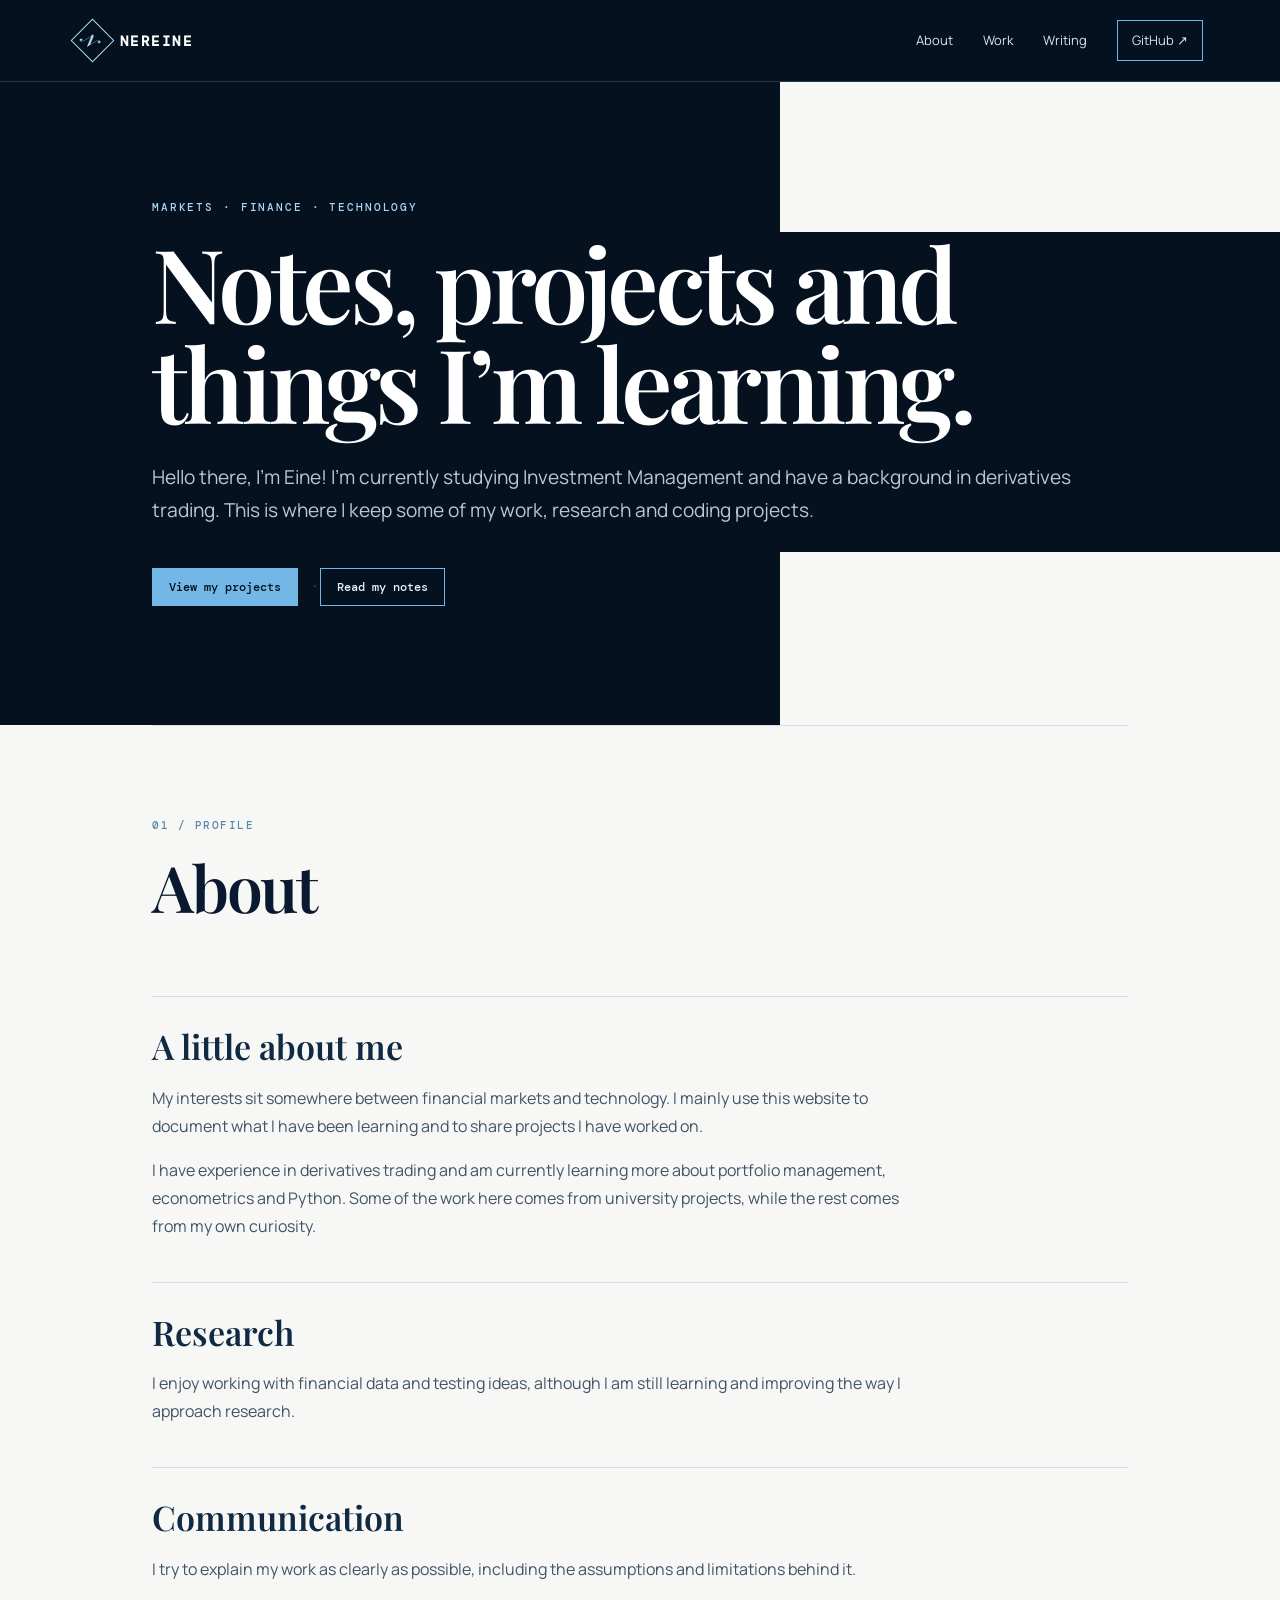
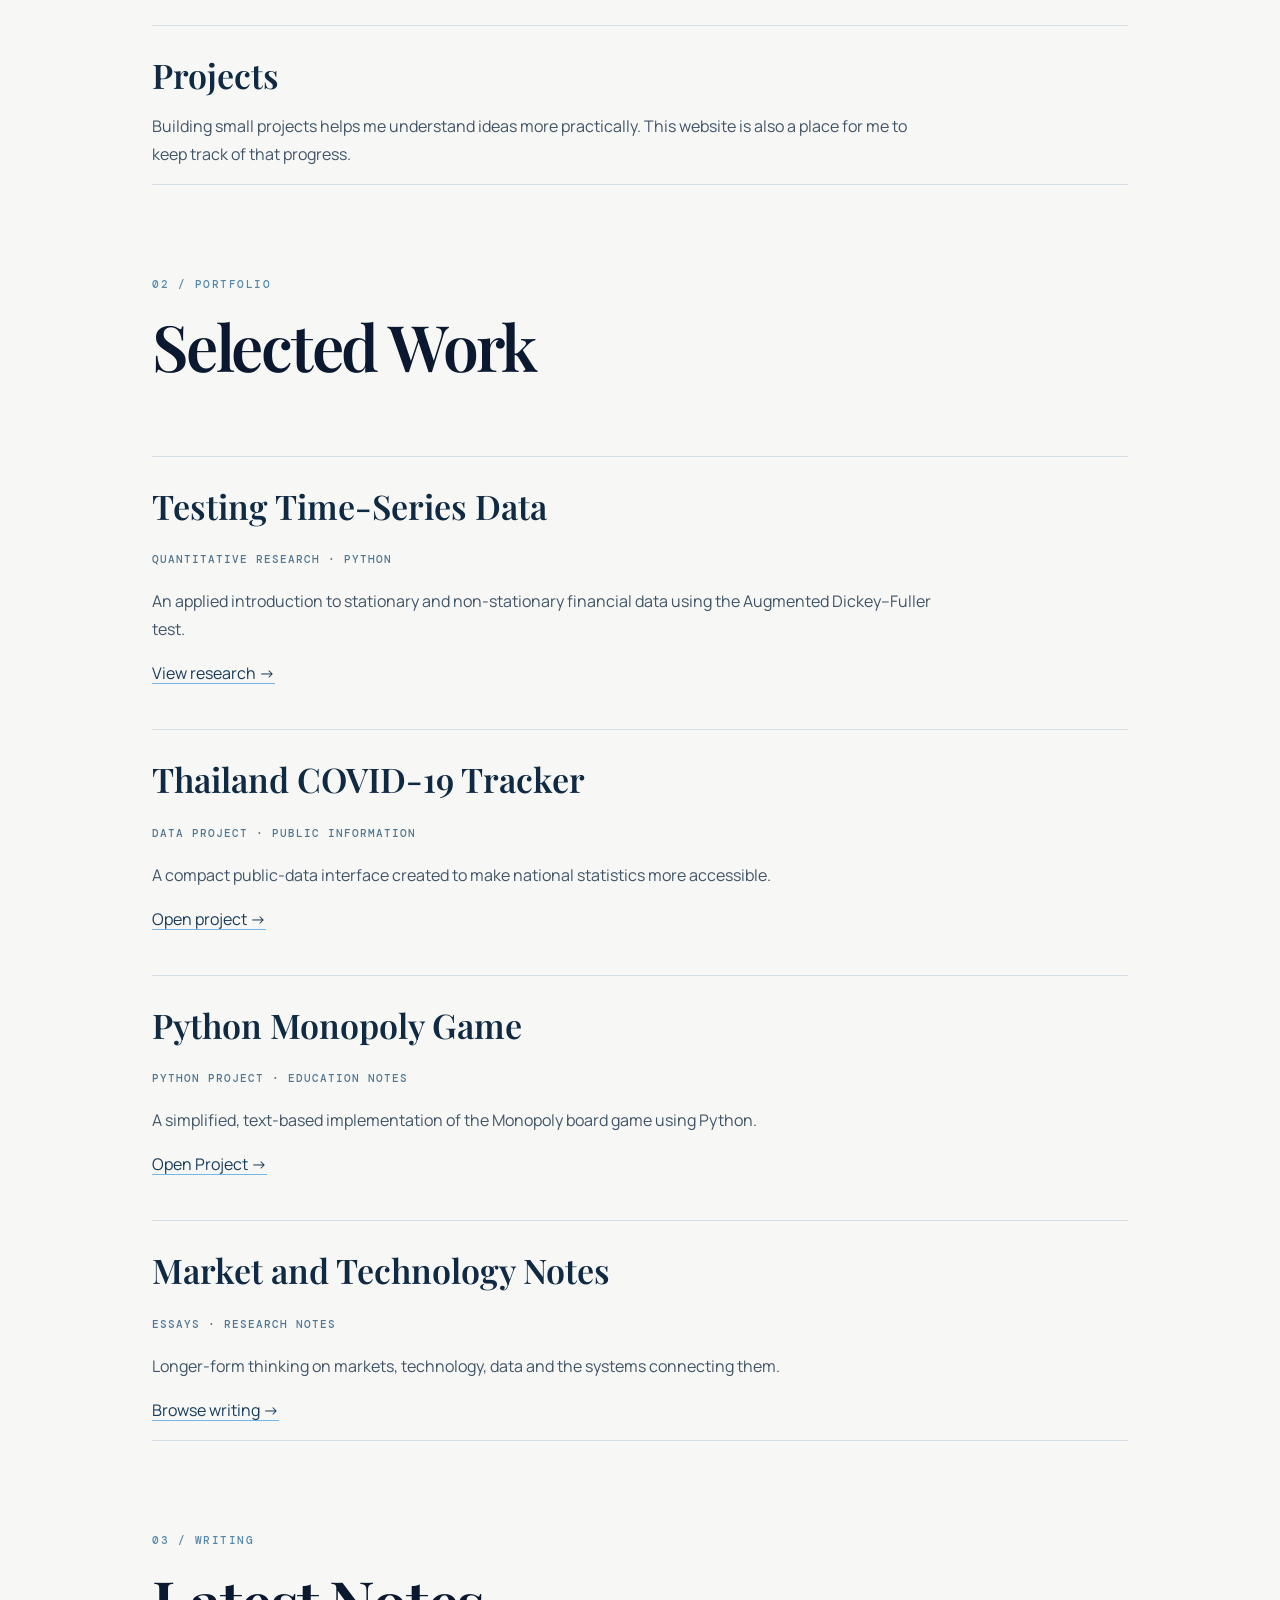
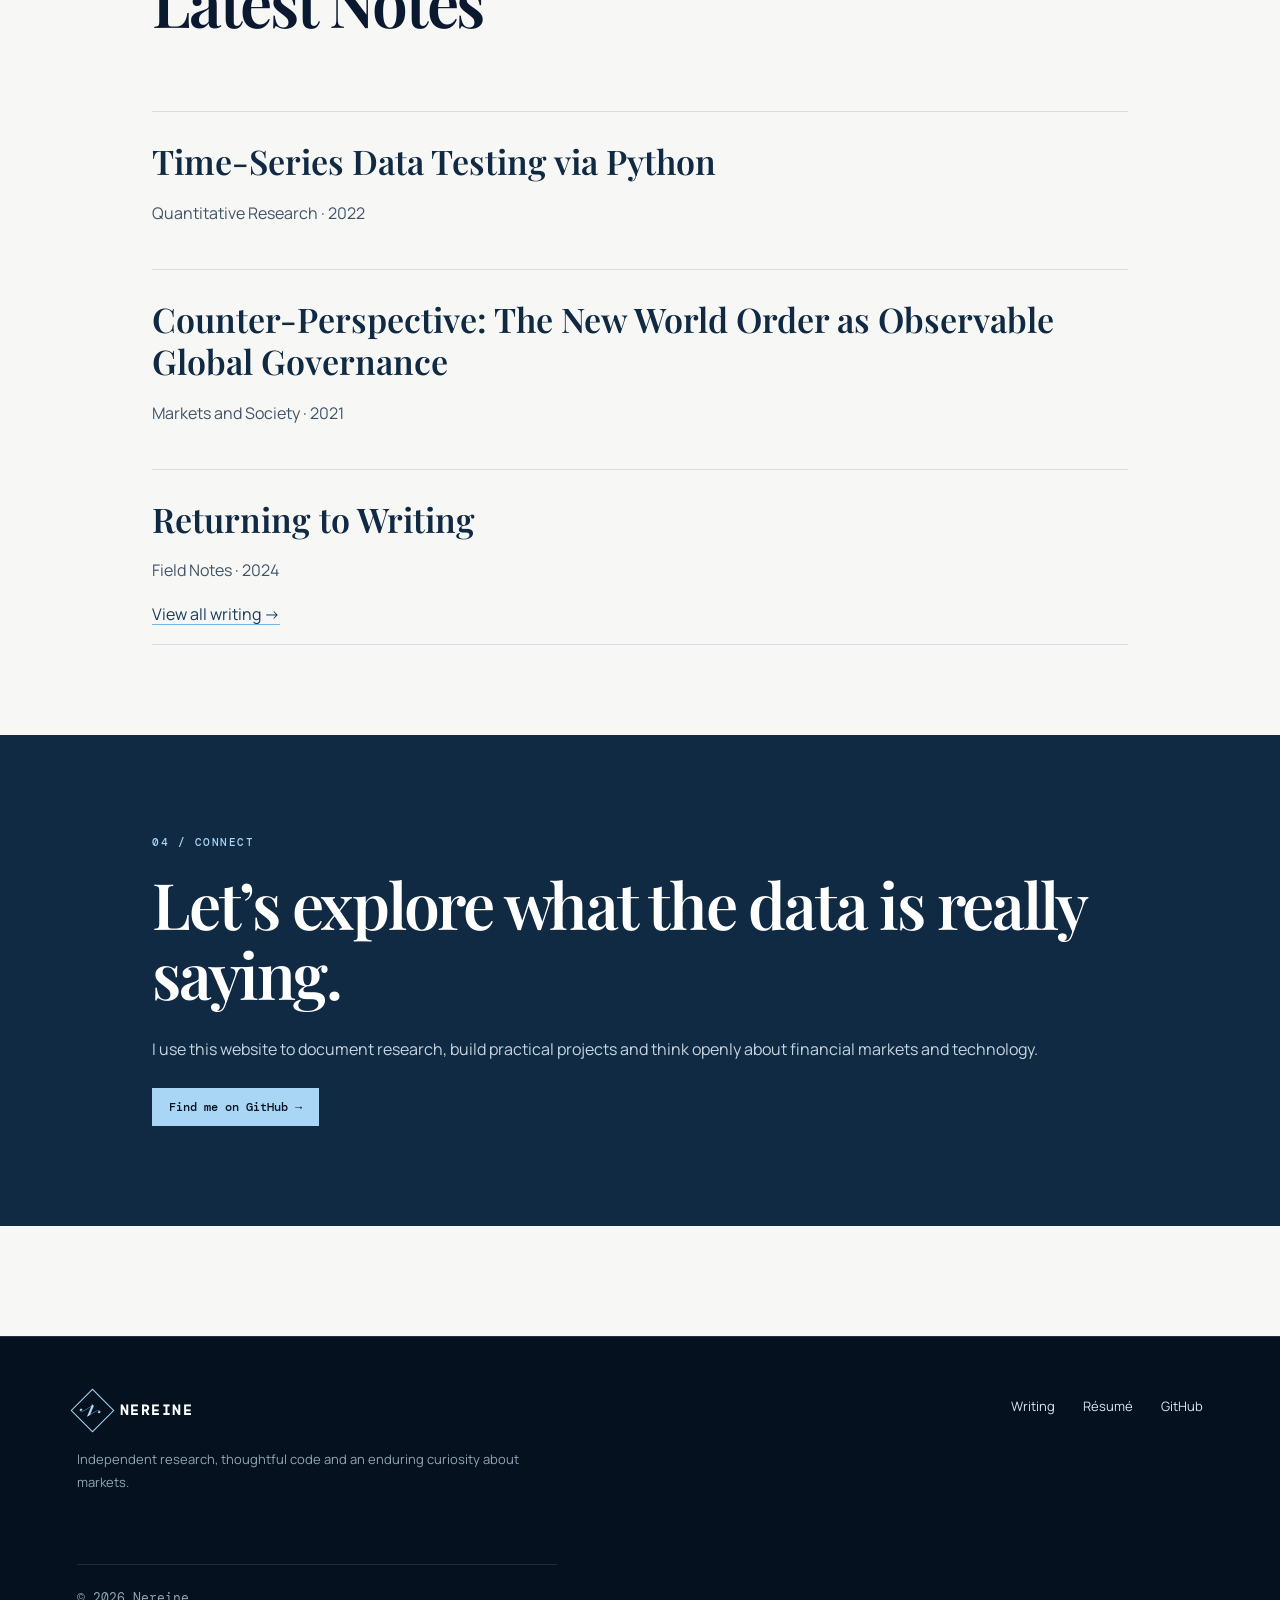
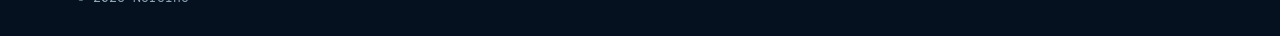
==== commit 0554f87b: "deploy: d5a327e244fa0d81278db18ac612c358d9ddf242" ====
--- a/index.html
+++ b/index.html
@@ -1 +1 @@
-<!DOCTYPE html><html lang=en> <head><meta charset=UTF-8><meta name=viewport content="width=device-width, initial-scale=1.0"><meta name=description content="Nereine — independent notes and projects at the intersection of markets, quantitative research and technology."><meta name=author content=@nereine><meta name=theme-color content=#06111f><link rel=preconnect href=https://fonts.googleapis.com><link rel=preconnect href=https://fonts.gstatic.com crossorigin><link href="https://fonts.googleapis.com/css2?family=DM+Mono:wght@400;500&family=Manrope:wght@400;500;600;700&family=Playfair+Display:ital,wght@0,600;1,600&display=swap" rel=stylesheet><link rel=stylesheet href=/style.css><title>Nereine — Markets, Research & Technology</title></head> <body> <header class=site-header> <a class=wordmark href=/ aria-label="Nereine home"> <span class=wordmark-mark>N</span> <span>NEREINE</span> </a> <button class=menu-button type=button aria-expanded=false aria-controls=site-nav>Menu</button> <nav id=site-nav class=site-nav aria-label="Primary navigation"> <a href=/#about>About</a> <a href=/#work>Work</a> <a href=/blog/ >Writing</a> <a class=nav-cta href=https://github.com/nereine>GitHub <span aria-hidden=true>↗</span></a> </nav> </header> <main> <p>Markets · Finance · Technology</p> <h1 id=notes-projects-and-things-im-learning.>Notes, projects and things I’m learning.</h1> <p>Hello there, I’m Eine! I’m currently studying Investment Management and have a background in derivatives trading. This is where I keep some of my work, research and coding projects.</p> <p><a href=#selected-work>View my projects</a> · <a href=/blog/ >Read my notes</a></p> <hr> <h2 id=about>About</h2> <h3 id=a-little-about-me>A little about me</h3> <p>My interests sit somewhere between financial markets and technology. I mainly use this website to document what I have been learning and to share projects I have worked on.</p> <p>I have experience in derivatives trading and am currently learning more about portfolio management, econometrics and Python. Some of the work here comes from university projects, while the rest comes from my own curiosity.</p> <h3 id=research>Research</h3> <p>I enjoy working with financial data and testing ideas, although I am still learning and improving the way I approach research.</p> <h3 id=communication>Communication</h3> <p>I try to explain my work as clearly as possible, including the assumptions and limitations behind it.</p> <h3 id=projects>Projects</h3> <p>Building small projects helps me understand ideas more practically. This website is also a place for me to keep track of that progress.</p> <hr> <h2 id=selected-work>Selected Work</h2> <h3 id=testing-time-series-data><a href=/blog/adf/ >Testing Time-Series Data</a></h3> <p><strong>Quantitative Research · Python</strong></p> <p>An applied introduction to stationary and non-stationary financial data using the Augmented Dickey–Fuller test.</p> <p><a href=/blog/adf/ >View research →</a></p> <h3 id=thailand-covid-19-tracker><a href=/covid-19/ >Thailand COVID-19 Tracker</a></h3> <p><strong>Data Project · Public Information</strong></p> <p>A compact public-data interface created to make national statistics more accessible.</p> <p><a href=/covid-19/ >Open project →</a></p> <h3 id=python-monopoly-game><a href=/monopoly/ >Python Monopoly Game</a></h3> <p><strong>Python Project · Education Notes</strong></p> <p>A simplified, text-based implementation of the Monopoly board game using Python.</p> <p><a href=/monopoly/ >Open Project →</a></p> <h3 id=market-and-technology-notes><a href=/blog/ >Market and Technology Notes</a></h3> <p><strong>Essays · Research Notes</strong></p> <p>Longer-form thinking on markets, technology, data and the systems connecting them.</p> <p><a href=/blog/ >Browse writing →</a></p> <hr> <h2 id=latest-notes>Latest Notes</h2> <h3 id=time-series-data-testing-via-python><a href=/blog/adf/ >Time-Series Data Testing via Python</a></h3> <p>Quantitative Research · 2022</p> <h3 id=new-world-order><a href=/blog/nwo/ >New World Order</a></h3> <p>Markets and Society · 2021</p> <h3 id=returning-to-writing><a href=/blog/2024/ >Returning to Writing</a></h3> <p>Field Notes · 2024</p> <p><a href=/blog/ >View all writing →</a></p> <hr> <h2 id=lets-explore-what-the-data-is-really-saying.>Let’s explore what the data is really saying.</h2> <p>I use this website to document research, build practical projects and think openly about financial markets and technology.</p> <p><a href=https://github.com/nereine>Find me on GitHub →</a></p> </main> <footer class=site-footer> <div> <a href=/ class="wordmark footer-wordmark"><span class=wordmark-mark>N</span><span>NEREINE</span></a> <p>Independent research, thoughtful code and an enduring curiosity about markets.</p> </div> <div class=footer-links> <a href=/blog/ >Writing</a> <a href=/resume/ >Résumé</a> <a href=https://github.com/nereine>GitHub</a> </div> <p class=copyright>© <span id=year>2026</span> Nereine</p> </footer> <script src=/script.js defer></script> </body> </html> +<!DOCTYPE html><html lang=en> <head><meta charset=UTF-8><meta name=viewport content="width=device-width, initial-scale=1.0"><meta name=description content="Nereine — independent notes and projects at the intersection of markets, quantitative research and technology."><meta name=author content=@nereine><meta name=theme-color content=#06111f><link rel=preconnect href=https://fonts.googleapis.com><link rel=preconnect href=https://fonts.gstatic.com crossorigin><link href="https://fonts.googleapis.com/css2?family=DM+Mono:wght@400;500&family=Manrope:wght@400;500;600;700&family=Playfair+Display:ital,wght@0,600;1,600&display=swap" rel=stylesheet><link rel=stylesheet href=/style.css><title>Nereine — Markets, Research & Technology</title></head> <body> <header class=site-header> <a class=wordmark href=/ aria-label="Nereine home"> <span class=wordmark-mark>N</span> <span>NEREINE</span> </a> <button class=menu-button type=button aria-expanded=false aria-controls=site-nav>Menu</button> <nav id=site-nav class=site-nav aria-label="Primary navigation"> <a href=/#about>About</a> <a href=/#work>Work</a> <a href=/blog/ >Writing</a> <a class=nav-cta href=https://github.com/nereine>GitHub <span aria-hidden=true>↗</span></a> </nav> </header> <main> <p>Markets · Finance · Technology</p> <h1 id=notes-projects-and-things-im-learning.>Notes, projects and things I’m learning.</h1> <p>Hello there, I’m Eine! I’m currently studying Investment Management and have a background in derivatives trading. This is where I keep some of my work, research and coding projects.</p> <p><a href=#selected-work>View my projects</a> · <a href=/blog/ >Read my notes</a></p> <hr> <h2 id=about>About</h2> <h3 id=a-little-about-me>A little about me</h3> <p>My interests sit somewhere between financial markets and technology. I mainly use this website to document what I have been learning and to share projects I have worked on.</p> <p>I have experience in derivatives trading and am currently learning more about portfolio management, econometrics and Python. Some of the work here comes from university projects, while the rest comes from my own curiosity.</p> <h3 id=research>Research</h3> <p>I enjoy working with financial data and testing ideas, although I am still learning and improving the way I approach research.</p> <h3 id=communication>Communication</h3> <p>I try to explain my work as clearly as possible, including the assumptions and limitations behind it.</p> <h3 id=projects>Projects</h3> <p>Building small projects helps me understand ideas more practically. This website is also a place for me to keep track of that progress.</p> <hr> <h2 id=selected-work>Selected Work</h2> <h3 id=testing-time-series-data><a href=/blog/adf/ >Testing Time-Series Data</a></h3> <p><strong>Quantitative Research · Python</strong></p> <p>An applied introduction to stationary and non-stationary financial data using the Augmented Dickey–Fuller test.</p> <p><a href=/blog/adf/ >View research →</a></p> <h3 id=thailand-covid-19-tracker><a href=/covid-19/ >Thailand COVID-19 Tracker</a></h3> <p><strong>Data Project · Public Information</strong></p> <p>A compact public-data interface created to make national statistics more accessible.</p> <p><a href=/covid-19/ >Open project →</a></p> <h3 id=python-monopoly-game><a href=https://github.com/nereine/python-monopoly-game>Python Monopoly Game</a></h3> <p><strong>Python Project · Education Notes</strong></p> <p>A simplified, text-based implementation of the Monopoly board game using Python.</p> <p><a href=https://github.com/nereine/python-monopoly-game>Open Project →</a></p> <h3 id=market-and-technology-notes><a href=/blog/ >Market and Technology Notes</a></h3> <p><strong>Essays · Research Notes</strong></p> <p>Longer-form thinking on markets, technology, data and the systems connecting them.</p> <p><a href=/blog/ >Browse writing →</a></p> <hr> <h2 id=latest-notes>Latest Notes</h2> <h3 id=time-series-data-testing-via-python><a href=/blog/adf/ >Time-Series Data Testing via Python</a></h3> <p>Quantitative Research · 2022</p> <h3 id=counter-perspective-the-new-world-order-as-observable-global-governance><a href=/blog/nwo/ >Counter-Perspective: The New World Order as Observable Global Governance</a></h3> <p>Markets and Society · 2021</p> <h3 id=returning-to-writing><a href=/blog/2024/ >Returning to Writing</a></h3> <p>Field Notes · 2024</p> <p><a href=/blog/ >View all writing →</a></p> <hr> <h2 id=lets-explore-what-the-data-is-really-saying.>Let’s explore what the data is really saying.</h2> <p>I use this website to document research, build practical projects and think openly about financial markets and technology.</p> <p><a href=https://github.com/nereine>Find me on GitHub →</a></p> </main> <footer class=site-footer> <div> <a href=/ class="wordmark footer-wordmark"><span class=wordmark-mark>N</span><span>NEREINE</span></a> <p>Independent research, thoughtful code and an enduring curiosity about markets.</p> </div> <div class=footer-links> <a href=/blog/ >Writing</a> <a href=/resume/ >Résumé</a> <a href=https://github.com/nereine>GitHub</a> </div> <p class=copyright>© <span id=year>2026</span> Nereine</p> </footer> <script src=/script.js defer></script> </body> </html> 
